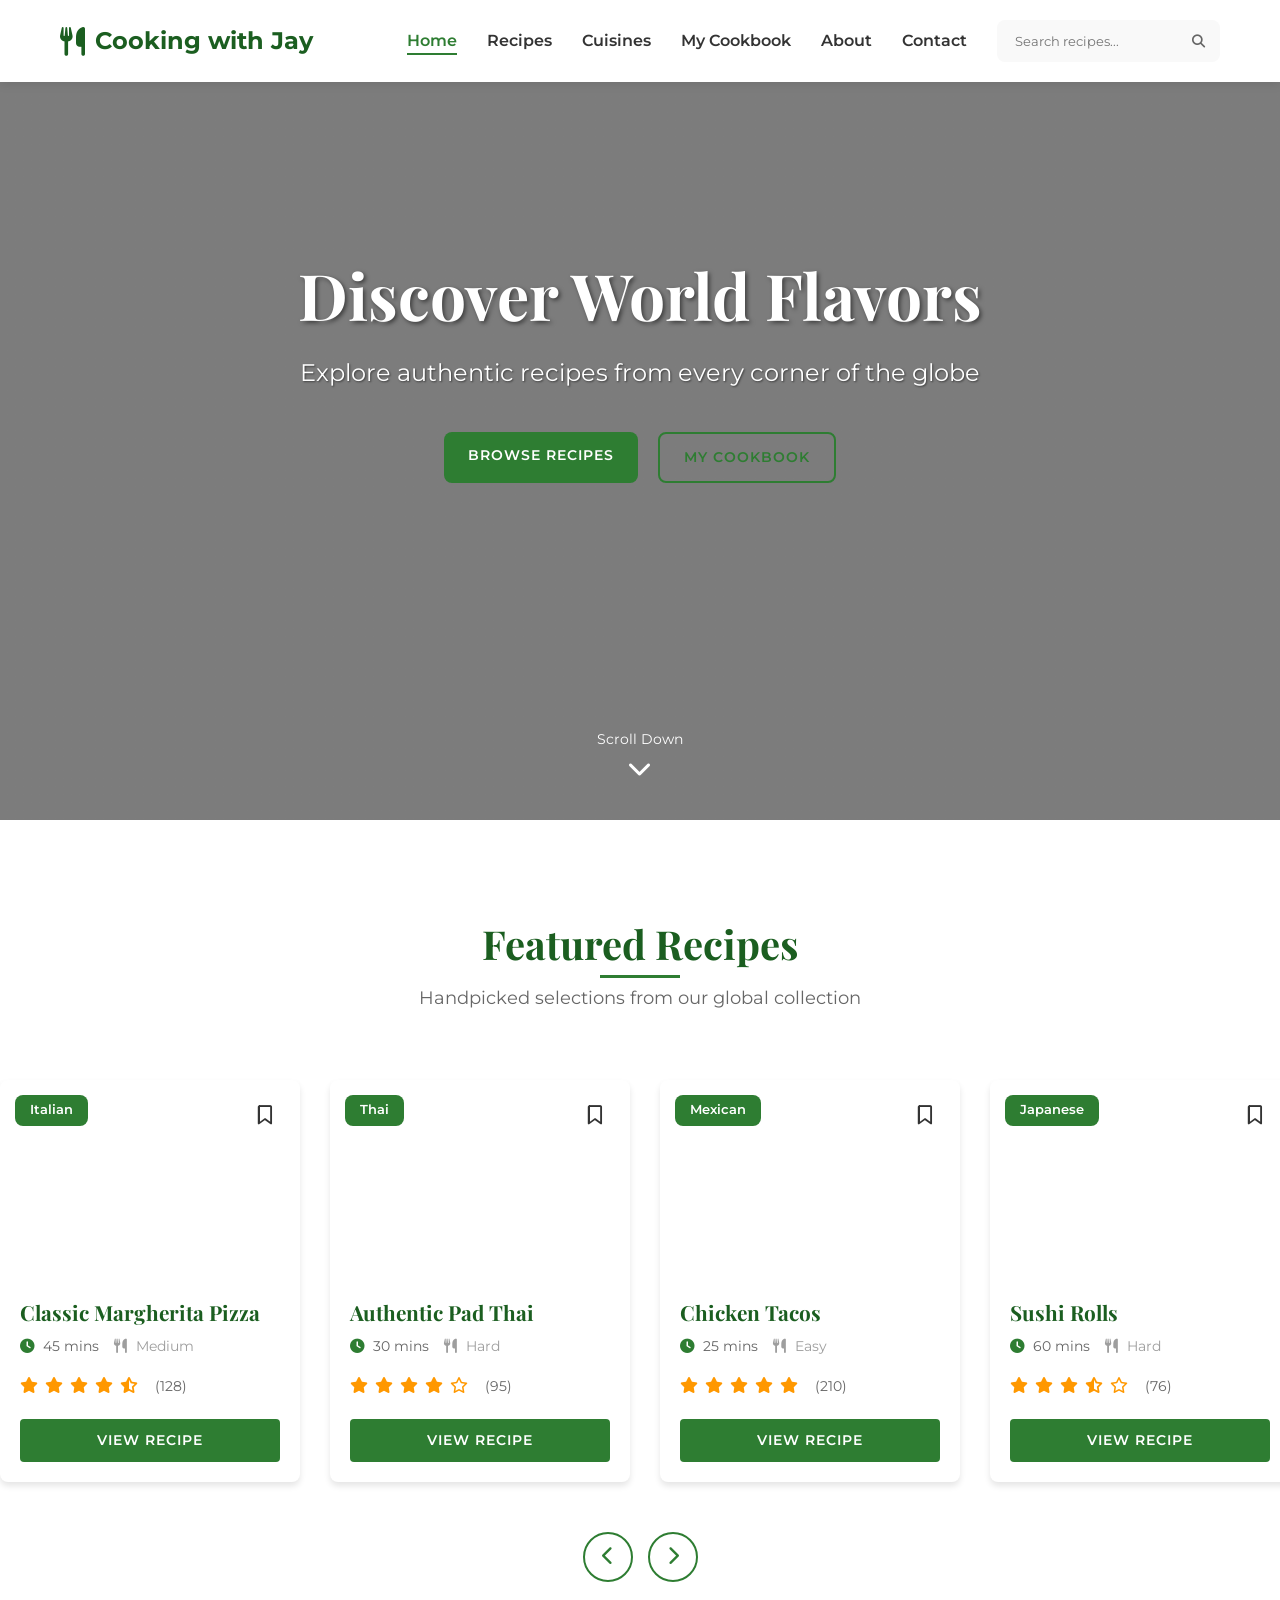
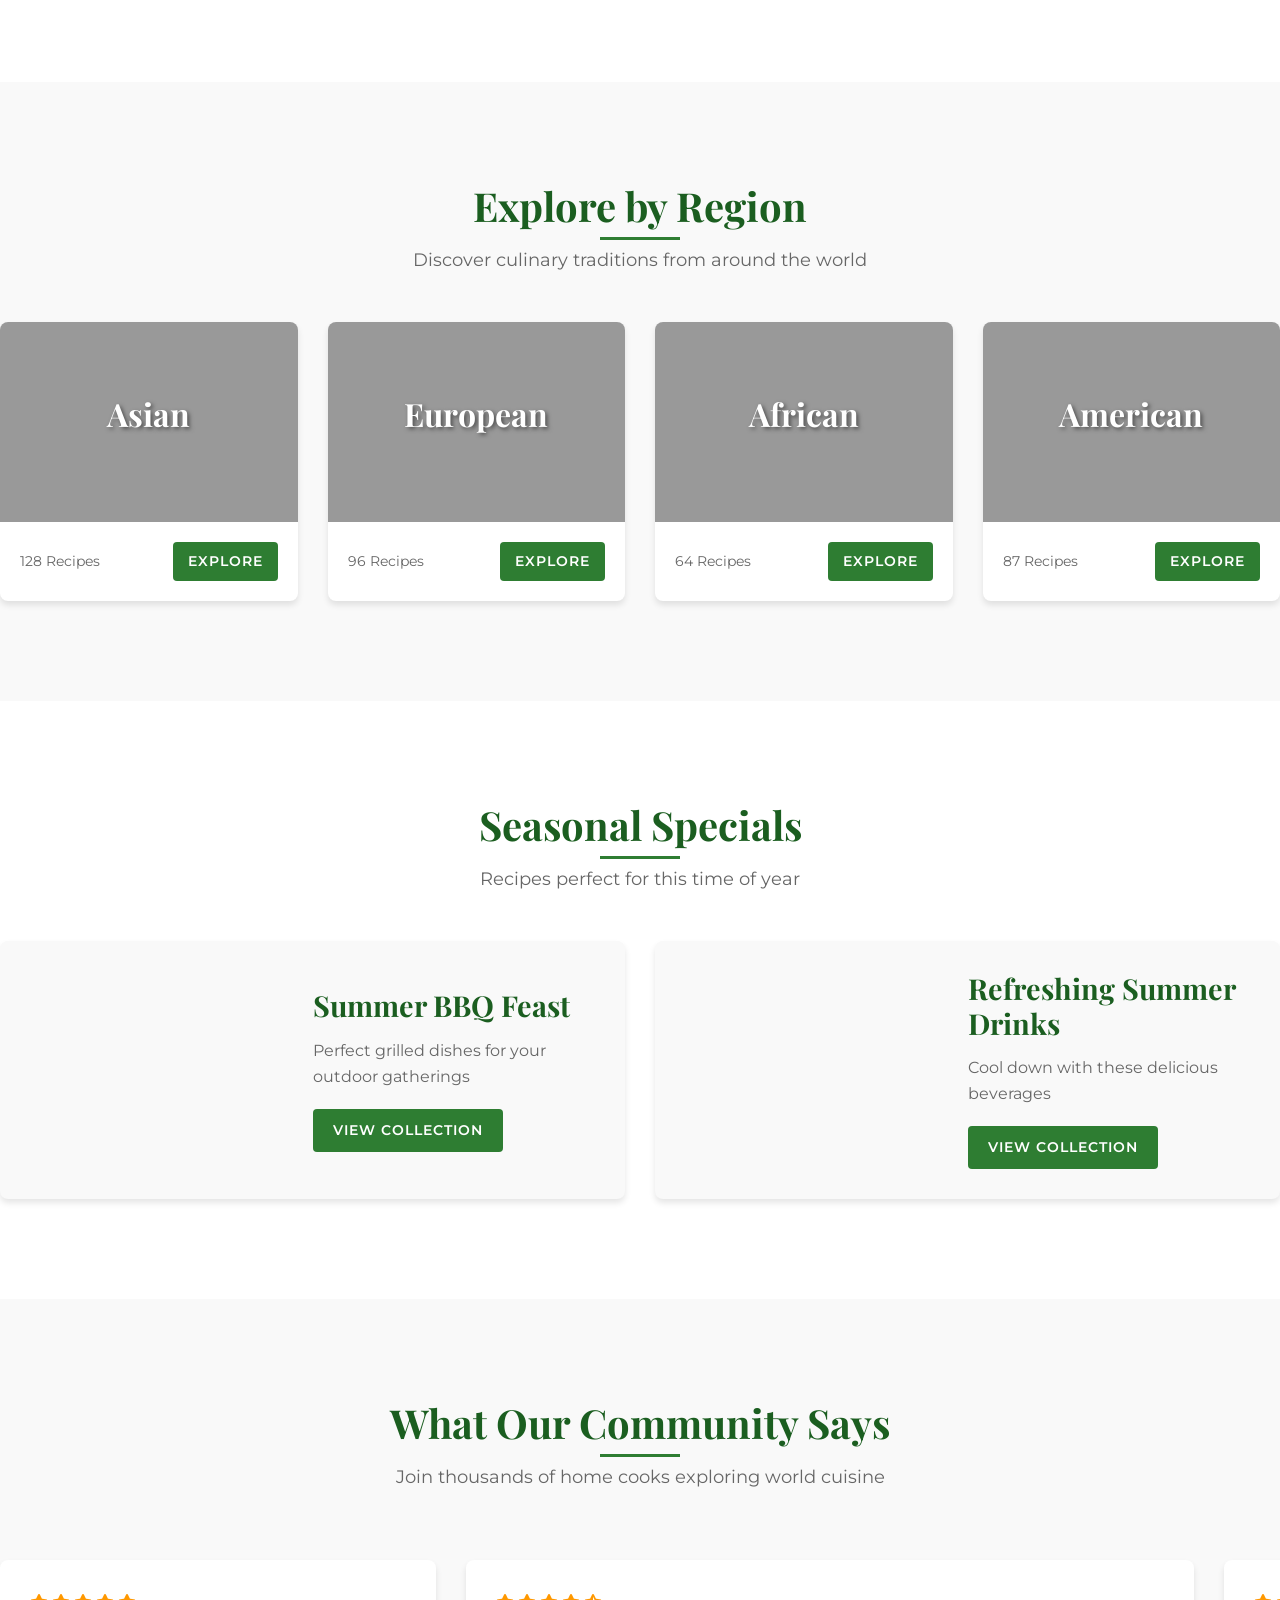
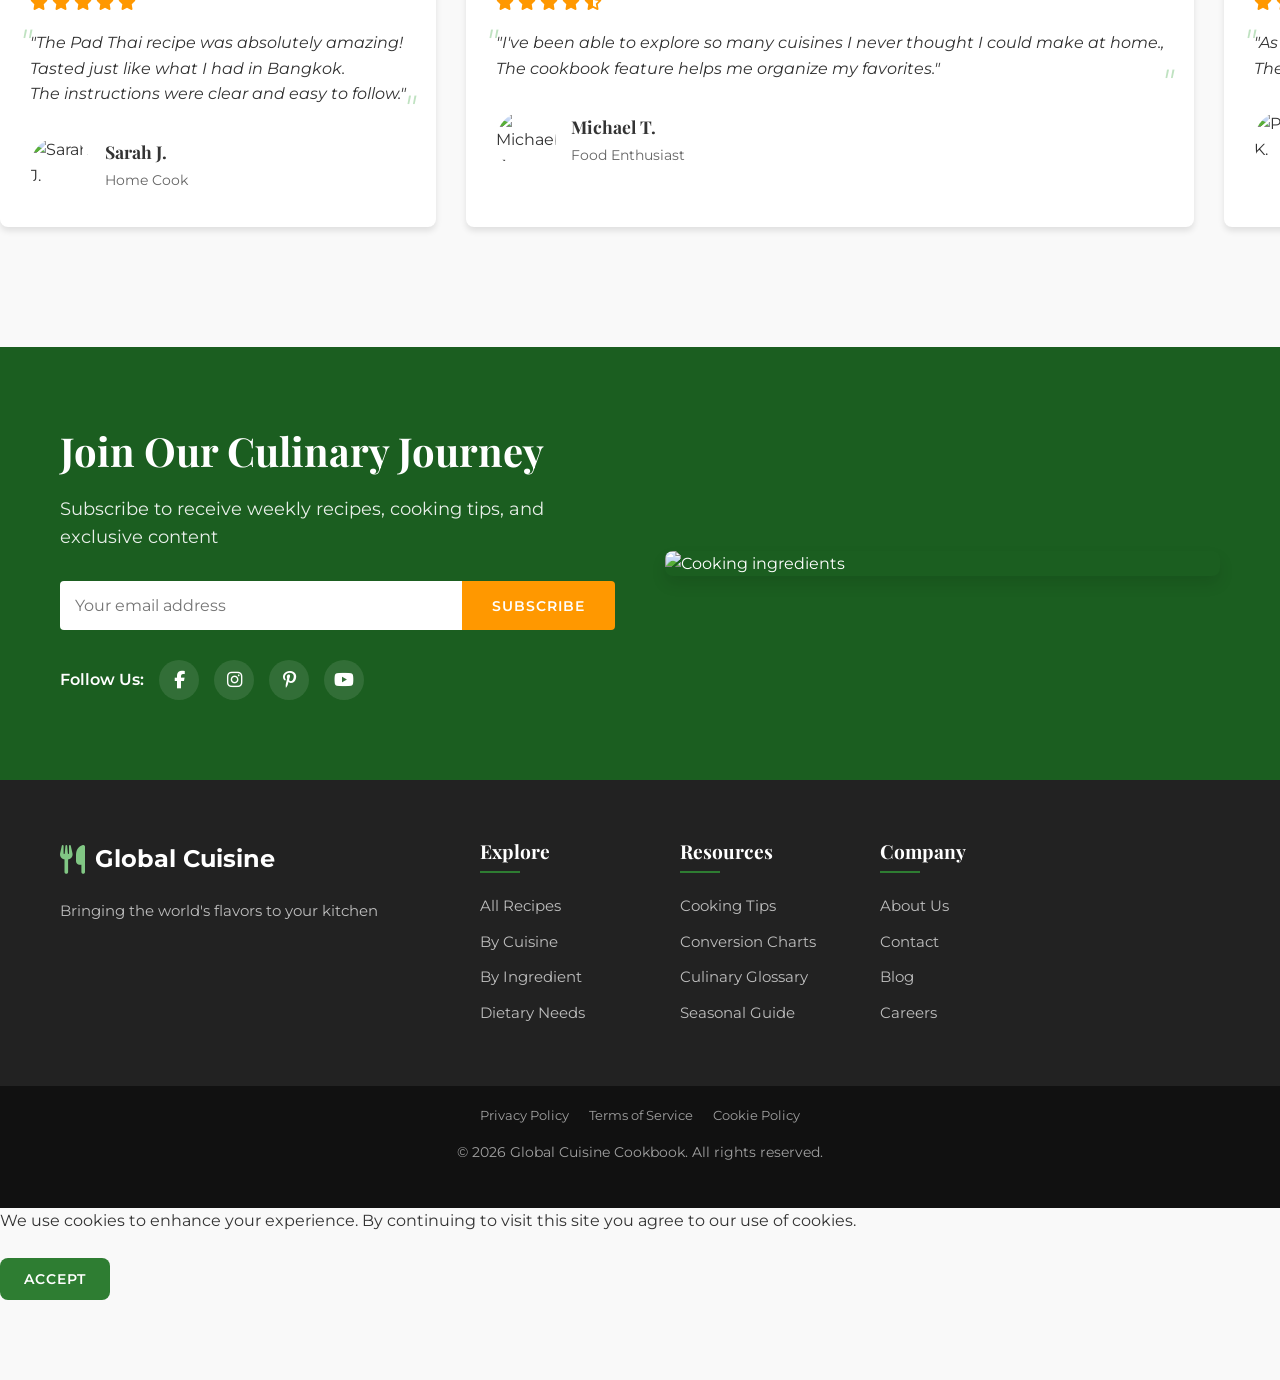
==== index.html @ 9c4db3b5 "Add files via upload" ====
<!DOCTYPE html>
<html lang="en">
<head>
    <meta charset="UTF-8">
    <meta name="viewport" content="width=device-width, initial-scale=1.0">
    <title>Global Cuisine Cookbook | Explore World Recipes</title>
    <link rel="stylesheet" href="styles.css">
    <link rel="stylesheet" href="https://cdnjs.cloudflare.com/ajax/libs/font-awesome/6.4.0/css/all.min.css">
    <link href="https://fonts.googleapis.com/css2?family=Playfair+Display:wght@400;700&family=Montserrat:wght@300;400;600&display=swap" rel="stylesheet">
    <link rel="icon" href="favicon.ico" type="image/x-icon">
</head>
<body>
    <!-- Preloader -->
    <div class="preloader">
        <div class="spinner">
            <div class="spinner-circle"></div>
            <div class="spinner-circle"></div>
            <div class="spinner-circle"></div>
        </div>
    </div>

    <!-- Navigation -->
    <nav class="navbar">
        <div class="navbar-container">
            <a href="index.html" class="logo">
                <i class="fas fa-utensils"></i>
                <span>Cooking with Jay</span>
            </a>
            <div class="menu-toggle" id="mobile-menu">
                <span class="bar"></span>
                <span class="bar"></span>
                <span class="bar"></span>
            </div>
            <ul class="nav-menu">
                <li class="nav-item"><a href="index.html" class="nav-link active">Home</a></li>
                <li class="nav-item"><a href="recipes.html" class="nav-link">Recipes</a></li>
                <li class="nav-item"><a href="cuisines.html" class="nav-link">Cuisines</a></li>
                <li class="nav-item"><a href="cookbook.html" class="nav-link">My Cookbook</a></li>
                <li class="nav-item"><a href="about.html" class="nav-link">About</a></li>
                <li class="nav-item"><a href="contact.html" class="nav-link">Contact</a></li>
                <li class="nav-item search-item">
                    <div class="search-container">
                        <input type="text" placeholder="Search recipes..." class="search-input">
                        <button class="search-btn"><i class="fas fa-search"></i></button>
                    </div>
                </li>
            </ul>
        </div>
    </nav>

    <!-- Hero Section -->
    <header class="hero">
        <div class="hero-content">
            <h1 class="hero-title">Discover World Flavors</h1>
            <p class="hero-subtitle">Explore authentic recipes from every corner of the globe</p>
            <div class="hero-buttons">
                <a href="recipes.html" class="btn btn-primary">Browse Recipes</a>
                <a href="cookbook.html" class="btn btn-secondary">My Cookbook</a>
            </div>
        </div>
        <div class="hero-scroll">
            <span>Scroll Down</span>
            <i class="fas fa-chevron-down"></i>
        </div>
    </header>

    <!-- Featured Recipes -->
    <section class="featured-recipes">
        <div class="section-header">
            <h2>Featured Recipes</h2>
            <p>Handpicked selections from our global collection</p>
        </div>
        <div class="recipe-carousel">
            <div class="recipe-card">
                <div class="recipe-image" style="background-image: url('https://images.unsplash.com/photo-1546069901-ba9599a7e63c?ixlib=rb-1.2.1&auto=format&fit=crop&w=800&q=80')">
                    <div class="recipe-tag">Italian</div>
                    <button class="save-recipe"><i class="far fa-bookmark"></i></button>
                </div>
                <div class="recipe-info">
                    <h3>Classic Margherita Pizza</h3>
                    <div class="recipe-meta">
                        <span><i class="fas fa-clock"></i> 45 mins</span>
                        <span><i class="fas fa-utensils"></i> Medium</span>
                    </div>
                    <div class="recipe-rating">
                        <i class="fas fa-star"></i>
                        <i class="fas fa-star"></i>
                        <i class="fas fa-star"></i>
                        <i class="fas fa-star"></i>
                        <i class="fas fa-star-half-alt"></i>
                        <span>(128)</span>
                    </div>
                    <a href="recipe-detail.html" class="btn btn-recipe">View Recipe</a>
                </div>
            </div>
            <div class="recipe-card">
                <div class="recipe-image" style="background-image: url('https://images.unsplash.com/photo-1512621776951-a57141f2eefd?ixlib=rb-1.2.1&auto=format&fit=crop&w=800&q=80')">
                    <div class="recipe-tag">Thai</div>
                    <button class="save-recipe"><i class="far fa-bookmark"></i></button>
                </div>
                <div class="recipe-info">
                    <h3>Authentic Pad Thai</h3>
                    <div class="recipe-meta">
                        <span><i class="fas fa-clock"></i> 30 mins</span>
                        <span><i class="fas fa-utensils"></i> Hard</span>
                    </div>
                    <div class="recipe-rating">
                        <i class="fas fa-star"></i>
                        <i class="fas fa-star"></i>
                        <i class="fas fa-star"></i>
                        <i class="fas fa-star"></i>
                        <i class="far fa-star"></i>
                        <span>(95)</span>
                    </div>
                    <a href="recipe-detail.html" class="btn btn-recipe">View Recipe</a>
                </div>
            </div>
            <div class="recipe-card">
                <div class="recipe-image" style="background-image: url('https://images.unsplash.com/photo-1536304929831-ee1ca9d44906?ixlib=rb-1.2.1&auto=format&fit=crop&w=800&q=80')">
                    <div class="recipe-tag">Mexican</div>
                    <button class="save-recipe"><i class="far fa-bookmark"></i></button>
                </div>
                <div class="recipe-info">
                    <h3>Chicken Tacos</h3>
                    <div class="recipe-meta">
                        <span><i class="fas fa-clock"></i> 25 mins</span>
                        <span><i class="fas fa-utensils"></i> Easy</span>
                    </div>
                    <div class="recipe-rating">
                        <i class="fas fa-star"></i>
                        <i class="fas fa-star"></i>
                        <i class="fas fa-star"></i>
                        <i class="fas fa-star"></i>
                        <i class="fas fa-star"></i>
                        <span>(210)</span>
                    </div>
                    <a href="recipe-detail.html" class="btn btn-recipe">View Recipe</a>
                </div>
            </div>
            <div class="recipe-card">
                <div class="recipe-image" style="background-image: url('https://images.unsplash.com/photo-1551504734-5ee1c4a1479b?ixlib=rb-1.2.1&auto=format&fit=crop&w=800&q=80')">
                    <div class="recipe-tag">Japanese</div>
                    <button class="save-recipe"><i class="far fa-bookmark"></i></button>
                </div>
                <div class="recipe-info">
                    <h3>Sushi Rolls</h3>
                    <div class="recipe-meta">
                        <span><i class="fas fa-clock"></i> 60 mins</span>
                        <span><i class="fas fa-utensils"></i> Hard</span>
                    </div>
                    <div class="recipe-rating">
                        <i class="fas fa-star"></i>
                        <i class="fas fa-star"></i>
                        <i class="fas fa-star"></i>
                        <i class="fas fa-star-half-alt"></i>
                        <i class="far fa-star"></i>
                        <span>(76)</span>
                    </div>
                    <a href="recipe-detail.html" class="btn btn-recipe">View Recipe</a>
                </div>
            </div>
        </div>
        <div class="carousel-controls">
            <button class="carousel-prev"><i class="fas fa-chevron-left"></i></button>
            <button class="carousel-next"><i class="fas fa-chevron-right"></i></button>
        </div>
    </section>

    <!-- Popular Cuisines -->
    <section class="popular-cuisines">
        <div class="section-header">
            <h2>Explore by Region</h2>
            <p>Discover culinary traditions from around the world</p>
        </div>
        <div class="cuisine-grid">
            <div class="cuisine-card">
                <div class="cuisine-image" style="background-image: url('https://images.unsplash.com/photo-1518983971679-81a83f0db1e2?ixlib=rb-1.2.1&auto=format&fit=crop&w=800&q=80')">
                    <div class="cuisine-overlay"></div>
                    <h3>Asian</h3>
                </div>
                <div class="cuisine-stats">
                    <span>128 Recipes</span>
                    <a href="cuisines.html?region=asian" class="btn btn-cuisine">Explore</a>
                </div>
            </div>
            <div class="cuisine-card">
                <div class="cuisine-image" style="background-image: url('https://images.unsplash.com/photo-1504674900247-0877df9cc836?ixlib=rb-1.2.1&auto=format&fit=crop&w=800&q=80')">
                    <div class="cuisine-overlay"></div>
                    <h3>European</h3>
                </div>
                <div class="cuisine-stats">
                    <span>96 Recipes</span>
                    <a href="cuisines.html?region=european" class="btn btn-cuisine">Explore</a>
                </div>
            </div>
            <div class="cuisine-card">
                <div class="cuisine-image" style="background-image: url('https://images.unsplash.com/photo-1565299624946-b28f40a0ae38?ixlib=rb-1.2.1&auto=format&fit=crop&w=800&q=80')">
                    <div class="cuisine-overlay"></div>
                    <h3>African</h3>
                </div>
                <div class="cuisine-stats">
                    <span>64 Recipes</span>
                    <a href="cuisines.html?region=african" class="btn btn-cuisine">Explore</a>
                </div>
            </div>
            <div class="cuisine-card">
                <div class="cuisine-image" style="background-image: url('https://images.unsplash.com/photo-1429552077091-836152271555?ixlib=rb-1.2.1&auto=format&fit=crop&w=800&q=80')">
                    <div class="cuisine-overlay"></div>
                    <h3>American</h3>
                </div>
                <div class="cuisine-stats">
                    <span>87 Recipes</span>
                    <a href="cuisines.html?region=american" class="btn btn-cuisine">Explore</a>
                </div>
            </div>
        </div>
    </section>

    <!-- Seasonal Specials -->
    <section class="seasonal-specials">
        <div class="section-header">
            <h2>Seasonal Specials</h2>
            <p>Recipes perfect for this time of year</p>
        </div>
        <div class="seasonal-grid">
            <div class="seasonal-card">
                <div class="seasonal-image" style="background-image: url('https://images.unsplash.com/photo-1606787366850-de6330128bfc?ixlib=rb-1.2.1&auto=format&fit=crop&w=800&q=80')"></div>
                <div class="seasonal-content">
                    <h3>Summer BBQ Feast</h3>
                    <p>Perfect grilled dishes for your outdoor gatherings</p>
                    <a href="seasonal.html" class="btn btn-seasonal">View Collection</a>
                </div>
            </div>
            <div class="seasonal-card">
                <div class="seasonal-image" style="background-image: url('https://images.unsplash.com/photo-1563805042-7684c019e1cb?ixlib=rb-1.2.1&auto=format&fit=crop&w=800&q=80')"></div>
                <div class="seasonal-content">
                    <h3>Refreshing Summer Drinks</h3>
                    <p>Cool down with these delicious beverages</p>
                    <a href="seasonal.html" class="btn btn-seasonal">View Collection</a>
                </div>
            </div>
        </div>
    </section>

    <!-- Testimonials -->
    <section class="testimonials">
        <div class="section-header">
            <h2>What Our Community Says</h2>
            <p>Join thousands of home cooks exploring world cuisine</p>
        </div>
        <div class="testimonial-slider">
            <div class="testimonial-card">
                <div class="testimonial-content">
                    <div class="testimonial-rating">
                        <i class="fas fa-star"></i>
                        <i class="fas fa-star"></i>
                        <i class="fas fa-star"></i>
                        <i class="fas fa-star"></i>
                        <i class="fas fa-star"></i>
                    </div>
                    <p>"The Pad Thai recipe was absolutely amazing!<br> Tasted just like what I had in Bangkok.<br> The instructions were clear and easy to follow."</p>
                </div>
                <div class="testimonial-author">
                    <img src="https://randomuser.me/api/portraits/women/32.jpg" alt="Sarah J.">
                    <div>
                        <h4>Sarah J.</h4>
                        <span>Home Cook</span>
                    </div>
                </div>
            </div>
            <div class="testimonial-card">
                <div class="testimonial-content">
                    <div class="testimonial-rating">
                        <i class="fas fa-star"></i>
                        <i class="fas fa-star"></i>
                        <i class="fas fa-star"></i>
                        <i class="fas fa-star"></i>
                        <i class="fas fa-star-half-alt"></i>
                    </div>
                    <p>"I've been able to explore so many cuisines I never thought I could make at home.,<br> The cookbook feature helps me organize my favorites."</p>
                </div>
                <div class="testimonial-author">
                    <img src="https://randomuser.me/api/portraits/men/45.jpg" alt="Michael T.">
                    <div>
                        <h4>Michael T.</h4>
                        <span>Food Enthusiast</span>
                    </div>
                </div>
            </div>
            <div class="testimonial-card">
                <div class="testimonial-content">
                    <div class="testimonial-rating">
                        <i class="fas fa-star"></i>
                        <i class="fas fa-star"></i>
                        <i class="fas fa-star"></i>
                        <i class="fas fa-star"></i>
                        <i class="fas fa-star"></i>
                    </div>
                    <p>"As someone who loves to travel through food, this site has been a game-changer.<br> The authentic recipes transport me to different countries."</p>
                </div>
                <div class="testimonial-author">
                    <img src="https://randomuser.me/api/portraits/women/68.jpg" alt="Priya K.">
                    <div>
                        <h4>Priya K.</h4>
                        <span>Travel Blogger</span>
                    </div>
                </div>
            </div>
        </div>
    </section>

    <!-- Newsletter -->
    <section class="newsletter">
        <div class="newsletter-container">
            <div class="newsletter-content">
                <h2>Join Our Culinary Journey</h2>
                <p>Subscribe to receive weekly recipes, cooking tips, and exclusive content</p>
                <form class="newsletter-form">
                    <input type="email" placeholder="Your email address" required>
                    <button type="submit" class="btn btn-subscribe">Subscribe</button>
                </form>
                <div class="newsletter-social">
                    <span>Follow Us:</span>
                    <a href="#"><i class="fab fa-facebook-f"></i></a>
                    <a href="#"><i class="fab fa-instagram"></i></a>
                    <a href="#"><i class="fab fa-pinterest-p"></i></a>
                    <a href="#"><i class="fab fa-youtube"></i></a>
                </div>
            </div>
            <div class="newsletter-image">
                <img src="https://images.unsplash.com/photo-1547592180-85f173990554?ixlib=rb-1.2.1&auto=format&fit=crop&w=800&q=80" alt="Cooking ingredients">
            </div>
        </div>
    </section>

    <!-- Footer -->
    <footer class="footer">
        <div class="footer-container">
            <div class="footer-logo">
                <a href="index.html">
                    <i class="fas fa-utensils"></i>
                    <span>Global Cuisine</span>
                </a>
                <p>Bringing the world's flavors to your kitchen</p>
            </div>
            <div class="footer-links">
                <div class="footer-column">
                    <h4>Explore</h4>
                    <ul>
                        <li><a href="recipes.html">All Recipes</a></li>
                        <li><a href="cuisines.html">By Cuisine</a></li>
                        <li><a href="ingredients.html">By Ingredient</a></li>
                        <li><a href="dietary.html">Dietary Needs</a></li>
                    </ul>
                </div>
                <div class="footer-column">
                    <h4>Resources</h4>
                    <ul>
                        <li><a href="cooking-tips.html">Cooking Tips</a></li>
                        <li><a href="conversion.html">Conversion Charts</a></li>
                        <li><a href="glossary.html">Culinary Glossary</a></li>
                        <li><a href="seasonal.html">Seasonal Guide</a></li>
                    </ul>
                </div>
                <div class="footer-column">
                    <h4>Company</h4>
                    <ul>
                        <li><a href="about.html">About Us</a></li>
                        <li><a href="contact.html">Contact</a></li>
                        <li><a href="blog.html">Blog</a></li>
                        <li><a href="careers.html">Careers</a></li>
                    </ul>
                </div>
            </div>
        </div>
        <div class="footer-bottom">
            <div class="footer-legal">
                <a href="privacy.html">Privacy Policy</a>
                <a href="terms.html">Terms of Service</a>
                <a href="cookies.html">Cookie Policy</a>
            </div>
            <div class="footer-copyright">
                <p>&copy; 2023 Global Cuisine Cookbook. All rights reserved.</p>
            </div>
        </div>
    </footer>

    <!-- Back to Top Button -->
    <button class="back-to-top" aria-label="Back to top">
        <i class="fas fa-chevron-up"></i>
    </button>

    <!-- Recipe Saved Toast -->
    <div class="toast" id="recipe-toast">
        <div class="toast-content">
            <i class="fas fa-check-circle"></i>
            <span>Recipe saved to your cookbook!</span>
        </div>
    </div>

    <script src="script.js"></script>
</body>
</html>
---- styles.css ----
/* Base Styles */
:root {
    --primary-color: #2e7d32;
    --primary-dark: #1b5e20;
    --primary-light: #81c784;
    --secondary-color: #ff9800;
    --secondary-dark: #f57c00;
    --secondary-light: #ffb74d;
    --text-color: #333;
    --text-light: #666;
    --text-lighter: #999;
    --bg-color: #f9f9f9;
    --bg-dark: #e0e0e0;
    --white: #ffffff;
    --black: #000000;
    --shadow: 0 4px 6px rgba(0, 0, 0, 0.1);
    --shadow-hover: 0 8px 15px rgba(0, 0, 0, 0.1);
    --transition: all 0.3s ease;
    --border-radius: 8px;
    --border-radius-sm: 4px;
    --font-heading: 'Playfair Display', serif;
    --font-body: 'Montserrat', sans-serif;
}

* {
    margin: 0;
    padding: 0;
    box-sizing: border-box;
}

html {
    scroll-behavior: smooth;
}

body {
    font-family: var(--font-body);
    color: var(--text-color);
    background-color: var(--bg-color);
    line-height: 1.6;
    overflow-x: hidden;
}

h1, h2, h3, h4, h5, h6 {
    font-family: var(--font-heading);
    font-weight: 700;
    line-height: 1.2;
    margin-bottom: 1rem;
}

p {
    margin-bottom: 1.5rem;
}

a {
    text-decoration: none;
    color: inherit;
    transition: var(--transition);
}

img {
    max-width: 100%;
    height: auto;
    display: block;
}

ul {
    list-style: none;
}

button {
    cursor: pointer;
    border: none;
    background: none;
    font-family: inherit;
    transition: var(--transition);
}

.container {
    width: 100%;
    max-width: 1200px;
    margin: 0 auto;
    padding: 0 20px;
}

.btn {
    display: inline-block;
    padding: 12px 24px;
    border-radius: var(--border-radius);
    font-weight: 600;
    text-align: center;
    text-transform: uppercase;
    letter-spacing: 1px;
    transition: var(--transition);
    font-size: 0.9rem;
}

.btn-primary {
    background-color: var(--primary-color);
    color: var(--white);
}

.btn-primary:hover {
    background-color: var(--primary-dark);
    box-shadow: var(--shadow-hover);
    transform: translateY(-2px);
}

.btn-secondary {
    background-color: transparent;
    color: var(--primary-color);
    border: 2px solid var(--primary-color);
}

.btn-secondary:hover {
    background-color: var(--primary-color);
    color: var(--white);
    box-shadow: var(--shadow-hover);
    transform: translateY(-2px);
}

.section-header {
    text-align: center;
    margin-bottom: 3rem;
}

.section-header h2 {
    font-size: 2.5rem;
    color: var(--primary-dark);
    position: relative;
    display: inline-block;
}

.section-header h2::after {
    content: '';
    position: absolute;
    bottom: -10px;
    left: 50%;
    transform: translateX(-50%);
    width: 80px;
    height: 3px;
    background-color: var(--primary-color);
}

.section-header p {
    color: var(--text-light);
    font-size: 1.1rem;
    max-width: 700px;
    margin: 0 auto;
}

/* Preloader */
.preloader {
    position: fixed;
    top: 0;
    left: 0;
    width: 100%;
    height: 100%;
    background-color: var(--white);
    display: flex;
    justify-content: center;
    align-items: center;
    z-index: 9999;
    transition: opacity 0.5s ease;
}

.preloader.fade-out {
    opacity: 0;
}

.spinner {
    display: flex;
    gap: 10px;
}

.spinner-circle {
    width: 20px;
    height: 20px;
    border-radius: 50%;
    background-color: var(--primary-color);
    animation: bounce 1.4s infinite ease-in-out;
}

.spinner-circle:nth-child(1) {
    animation-delay: -0.32s;
}

.spinner-circle:nth-child(2) {
    animation-delay: -0.16s;
}

@keyframes bounce {
    0%, 80%, 100% { 
        transform: scale(0);
    } 40% { 
        transform: scale(1);
    }
}

/* Navigation */
.navbar {
    position: fixed;
    top: 0;
    left: 0;
    width: 100%;
    padding: 20px 0;
    background-color: var(--white);
    box-shadow: 0 2px 10px rgba(0, 0, 0, 0.1);
    z-index: 1000;
    transition: var(--transition);
}

.navbar.scrolled {
    padding: 15px 0;
    background-color: rgba(255, 255, 255, 0.95);
    backdrop-filter: blur(10px);
}

.navbar-container {
    display: flex;
    justify-content: space-between;
    align-items: center;
    max-width: 1200px;
    margin: 0 auto;
    padding: 0 20px;
}

.logo {
    display: flex;
    align-items: center;
    font-size: 1.5rem;
    font-weight: 700;
    color: var(--primary-dark);
}

.logo i {
    margin-right: 10px;
    font-size: 1.8rem;
}

.nav-menu {
    display: flex;
    align-items: center;
    gap: 30px;
}

.nav-item {
    position: relative;
}

.nav-link {
    font-weight: 600;
    font-size: 1rem;
    color: var(--text-color);
    padding: 5px 0;
    position: relative;
}

.nav-link::after {
    content: '';
    position: absolute;
    bottom: 0;
    left: 0;
    width: 0;
    height: 2px;
    background-color: var(--primary-color);
    transition: var(--transition);
}

.nav-link:hover::after,
.nav-link.active::after {
    width: 100%;
}

.nav-link.active {
    color: var(--primary-color);
}

.search-container {
    display: flex;
    align-items: center;
    background-color: var(--bg-color);
    border-radius: var(--border-radius);
    padding: 5px 10px;
    transition: var(--transition);
}

.search-container:focus-within {
    box-shadow: 0 0 0 2px var(--primary-light);
}

.search-input {
    border: none;
    background: transparent;
    padding: 8px;
    width: 180px;
    font-family: var(--font-body);
    color: var(--text-color);
    outline: none;
}

.search-btn {
    color: var(--text-light);
    padding: 5px;
}

.search-btn:hover {
    color: var(--primary-color);
}

.menu-toggle {
    display: none;
    flex-direction: column;
    justify-content: space-between;
    width: 30px;
    height: 21px;
    cursor: pointer;
    z-index: 1001;
}

.bar {
    width: 100%;
    height: 3px;
    background-color: var(--primary-dark);
    transition: var(--transition);
}

.menu-toggle.active .bar:nth-child(1) {
    transform: translateY(9px) rotate(45deg);
}

.menu-toggle.active .bar:nth-child(2) {
    opacity: 0;
}

.menu-toggle.active .bar:nth-child(3) {
    transform: translateY(-9px) rotate(-45deg);
}

/* Hero Section */
.hero {
    height: 100vh;
    min-height: 700px;
    background: linear-gradient(rgba(0, 0, 0, 0.5), rgba(0, 0, 0, 0.5)), 
                url('https://images.unsplash.com/photo-1490645935967-10de6ba17061?ixlib=rb-1.2.1&auto=format&fit=crop&w=1350&q=80') no-repeat center center/cover;
    color: var(--white);
    display: flex;
    flex-direction: column;
    justify-content: center;
    align-items: center;
    text-align: center;
    padding: 0 20px;
    margin-top: -80px;
    position: relative;
}

.hero-content {
    max-width: 800px;
    z-index: 1;
    animation: fadeInUp 1s ease;
}

.hero-title {
    font-size: 4rem;
    margin-bottom: 20px;
    text-shadow: 2px 2px 4px rgba(0, 0, 0, 0.5);
}

.hero-subtitle {
    font-size: 1.5rem;
    margin-bottom: 40px;
    text-shadow: 1px 1px 2px rgba(0, 0, 0, 0.5);
}

.hero-buttons {
    display: flex;
    gap: 20px;
    justify-content: center;
}

.hero-scroll {
    position: absolute;
    bottom: 40px;
    left: 50%;
    transform: translateX(-50%);
    display: flex;
    flex-direction: column;
    align-items: center;
    color: var(--white);
    font-size: 0.9rem;
    cursor: pointer;
    animation: bounce 2s infinite;
}

.hero-scroll i {
    font-size: 1.5rem;
    margin-top: 5px;
}

@keyframes fadeInUp {
    from {
        opacity: 0;
        transform: translateY(20px);
    }
    to {
        opacity: 1;
        transform: translateY(0);
    }
}

/* Featured Recipes */
.featured-recipes {
    padding: 100px 0;
    background-color: var(--white);
}

.recipe-carousel {
    display: flex;
    gap: 30px;
    overflow-x: auto;
    padding: 20px 0;
    scroll-behavior: smooth;
    scrollbar-width: none; /* Firefox */
    -ms-overflow-style: none; /* IE and Edge */
}

.recipe-carousel::-webkit-scrollbar {
    display: none; /* Chrome, Safari, Opera */
}

.recipe-card {
    min-width: 300px;
    background-color: var(--white);
    border-radius: var(--border-radius);
    overflow: hidden;
    box-shadow: var(--shadow);
    transition: var(--transition);
    flex-shrink: 0;
}

.recipe-card:hover {
    transform: translateY(-10px);
    box-shadow: var(--shadow-hover);
}

.recipe-image {
    height: 200px;
    background-size: cover;
    background-position: center;
    position: relative;
}

.recipe-tag {
    position: absolute;
    top: 15px;
    left: 15px;
    background-color: var(--primary-color);
    color: var(--white);
    padding: 5px 15px;
    border-radius: var(--border-radius);
    font-size: 0.8rem;
    font-weight: 600;
}

.save-recipe {
    position: absolute;
    top: 15px;
    right: 15px;
    width: 40px;
    height: 40px;
    background-color: rgba(255, 255, 255, 0.9);
    border-radius: 50%;
    display: flex;
    justify-content: center;
    align-items: center;
    color: var(--text-color);
    font-size: 1.2rem;
    transition: var(--transition);
}

.save-recipe:hover, .save-recipe.saved {
    color: var(--primary-color);
}

.save-recipe.saved i {
    font-weight: 900;
}

.recipe-info {
    padding: 20px;
}

.recipe-info h3 {
    font-size: 1.3rem;
    margin-bottom: 10px;
    color: var(--primary-dark);
}

.recipe-meta {
    display: flex;
    gap: 15px;
    margin-bottom: 15px;
    font-size: 0.9rem;
    color: var(--text-light);
}

.recipe-meta i {
    margin-right: 5px;
    color: var(--primary-color);
}

.recipe-rating {
    margin-bottom: 20px;
    color: var(--secondary-color);
}

.recipe-rating i {
    margin-right: 3px;
}

.recipe-rating span {
    color: var(--text-light);
    font-size: 0.9rem;
    margin-left: 10px;
}

.btn-recipe {
    display: block;
    width: 100%;
    padding: 10px;
    background-color: var(--primary-color);
    color: var(--white);
    border-radius: var(--border-radius-sm);
    font-size: 0.9rem;
    font-weight: 600;
    text-align: center;
}

.btn-recipe:hover {
    background-color: var(--primary-dark);
}

.carousel-controls {
    display: flex;
    justify-content: center;
    gap: 15px;
    margin-top: 30px;
}

.carousel-prev, .carousel-next {
    width: 50px;
    height: 50px;
    border-radius: 50%;
    background-color: var(--white);
    color: var(--primary-color);
    border: 2px solid var(--primary-color);
    font-size: 1.2rem;
    display: flex;
    justify-content: center;
    align-items: center;
    transition: var(--transition);
}

.carousel-prev:hover, .carousel-next:hover {
    background-color: var(--primary-color);
    color: var(--white);
}

/* Popular Cuisines */
.popular-cuisines {
    padding: 100px 0;
    background-color: var(--bg-color);
}

.cuisine-grid {
    display: grid;
    grid-template-columns: repeat(auto-fit, minmax(250px, 1fr));
    gap: 30px;
}

.cuisine-card {
    background-color: var(--white);
    border-radius: var(--border-radius);
    overflow: hidden;
    box-shadow: var(--shadow);
    transition: var(--transition);
}

.cuisine-card:hover {
    transform: translateY(-5px);
    box-shadow: var(--shadow-hover);
}

.cuisine-image {
    height: 200px;
    background-size: cover;
    background-position: center;
    position: relative;
    display: flex;
    justify-content: center;
    align-items: center;
}

.cuisine-overlay {
    position: absolute;
    top: 0;
    left: 0;
    width: 100%;
    height: 100%;
    background-color: rgba(0, 0, 0, 0.4);
    transition: var(--transition);
}

.cuisine-card:hover .cuisine-overlay {
    background-color: rgba(0, 0, 0, 0.2);
}

.cuisine-image h3 {
    color: var(--white);
    font-size: 2rem;
    position: relative;
    z-index: 1;
    text-shadow: 2px 2px 4px rgba(0, 0, 0, 0.5);
}

.cuisine-stats {
    padding: 20px;
    display: flex;
    justify-content: space-between;
    align-items: center;
}

.cuisine-stats span {
    color: var(--text-light);
    font-size: 0.9rem;
}

.btn-cuisine {
    padding: 8px 15px;
    background-color: var(--primary-color);
    color: var(--white);
    border-radius: var(--border-radius-sm);
    font-size: 0.9rem;
    font-weight: 600;
}

.btn-cuisine:hover {
    background-color: var(--primary-dark);
}

/* Seasonal Specials */
.seasonal-specials {
    padding: 100px 0;
    background-color: var(--white);
}

.seasonal-grid {
    display: grid;
    grid-template-columns: repeat(auto-fit, minmax(400px, 1fr));
    gap: 30px;
}

.seasonal-card {
    display: flex;
    background-color: var(--bg-color);
    border-radius: var(--border-radius);
    overflow: hidden;
    box-shadow: var(--shadow);
    transition: var(--transition);
}

.seasonal-card:hover {
    transform: translateY(-5px);
    box-shadow: var(--shadow-hover);
}

.seasonal-image {
    flex: 1;
    min-height: 250px;
    background-size: cover;
    background-position: center;
}

.seasonal-content {
    flex: 1;
    padding: 30px;
    display: flex;
    flex-direction: column;
    justify-content: center;
}

.seasonal-content h3 {
    font-size: 1.8rem;
    color: var(--primary-dark);
    margin-bottom: 15px;
}

.seasonal-content p {
    color: var(--text-light);
    margin-bottom: 20px;
}

.btn-seasonal {
    align-self: flex-start;
    padding: 10px 20px;
    background-color: var(--primary-color);
    color: var(--white);
    border-radius: var(--border-radius-sm);
    font-size: 0.9rem;
    font-weight: 600;
}

.btn-seasonal:hover {
    background-color: var(--primary-dark);
}

/* Testimonials */
.testimonials {
    padding: 100px 0;
    background-color: var(--bg-color);
}

.testimonial-slider {
    display: flex;
    gap: 30px;
    overflow-x: auto;
    padding: 20px 0;
    scroll-behavior: smooth;
    scrollbar-width: none;
    -ms-overflow-style: none;
}

.testimonial-slider::-webkit-scrollbar {
    display: none;
}

.testimonial-card {
    min-width: 350px;
    background-color: var(--white);
    border-radius: var(--border-radius);
    padding: 30px;
    box-shadow: var(--shadow);
    transition: var(--transition);
    flex-shrink: 0;
}

.testimonial-card:hover {
    transform: translateY(-5px);
    box-shadow: var(--shadow-hover);
}

.testimonial-content {
    margin-bottom: 30px;
}

.testimonial-rating {
    color: var(--secondary-color);
    margin-bottom: 15px;
}

.testimonial-content p {
    font-style: italic;
    color: var(--text-color);
    position: relative;
}

.testimonial-content p::before,
.testimonial-content p::after {
    content: '"';
    font-size: 2rem;
    color: var(--primary-light);
    opacity: 0.5;
    position: absolute;
}

.testimonial-content p::before {
    top: -15px;
    left: -10px;
}

.testimonial-content p::after {
    bottom: -25px;
    right: -10px;
}

.testimonial-author {
    display: flex;
    align-items: center;
    gap: 15px;
}

.testimonial-author img {
    width: 60px;
    height: 60px;
    border-radius: 50%;
    object-fit: cover;
}

.testimonial-author h4 {
    font-size: 1.1rem;
    margin-bottom: 5px;
}

.testimonial-author span {
    font-size: 0.9rem;
    color: var(--text-light);
}

/* Newsletter */
.newsletter {
    padding: 80px 0;
    background-color: var(--primary-dark);
    color: var(--white);
}

.newsletter-container {
    display: flex;
    align-items: center;
    max-width: 1200px;
    margin: 0 auto;
    padding: 0 20px;
    gap: 50px;
}

.newsletter-content {
    flex: 1;
}

.newsletter-content h2 {
    font-size: 2.5rem;
    margin-bottom: 20px;
}

.newsletter-content p {
    margin-bottom: 30px;
    font-size: 1.1rem;
    opacity: 0.9;
}

.newsletter-form {
    display: flex;
    margin-bottom: 30px;
}

.newsletter-form input {
    flex: 1;
    padding: 15px;
    border: none;
    border-radius: var(--border-radius-sm) 0 0 var(--border-radius-sm);
    font-family: var(--font-body);
    font-size: 1rem;
    outline: none;
}

.btn-subscribe {
    padding: 15px 30px;
    background-color: var(--secondary-color);
    color: var(--white);
    border-radius: 0 var(--border-radius-sm) var(--border-radius-sm) 0;
    font-weight: 600;
    transition: var(--transition);
}

.btn-subscribe:hover {
    background-color: var(--secondary-dark);
}

.newsletter-social {
    display: flex;
    align-items: center;
    gap: 15px;
}

.newsletter-social span {
    font-weight: 600;
}

.newsletter-social a {
    display: flex;
    justify-content: center;
    align-items: center;
    width: 40px;
    height: 40px;
    background-color: rgba(255, 255, 255, 0.1);
    border-radius: 50%;
    color: var(--white);
    font-size: 1.1rem;
    transition: var(--transition);
}

.newsletter-social a:hover {
    background-color: var(--white);
    color: var(--primary-dark);
}

.newsletter-image {
    flex: 1;
    border-radius: var(--border-radius);
    overflow: hidden;
    box-shadow: var(--shadow-hover);
}

.newsletter-image img {
    width: 100%;
    height: auto;
    display: block;
    transition: transform 0.5s ease;
}

.newsletter-image:hover img {
    transform: scale(1.05);
}

/* Footer */
.footer {
    background-color: #222;
    color: var(--white);
    padding: 60px 0 0;
}

.footer-container {
    display: flex;
    flex-wrap: wrap;
    gap: 50px;
    max-width: 1200px;
    margin: 0 auto;
    padding: 0 20px;
}

.footer-logo {
    flex: 1;
    min-width: 250px;
}

.footer-logo a {
    display: flex;
    align-items: center;
    font-size: 1.5rem;
    font-weight: 700;
    margin-bottom: 20px;
    color: var(--white);
}

.footer-logo i {
    margin-right: 10px;
    font-size: 1.8rem;
    color: var(--primary-light);
}

.footer-logo p {
    opacity: 0.7;
    font-size: 0.95rem;
}

.footer-links {
    flex: 2;
    display: flex;
    flex-wrap: wrap;
    gap: 50px;
}

.footer-column {
    min-width: 150px;
}

.footer-column h4 {
    font-size: 1.2rem;
    margin-bottom: 20px;
    color: var(--white);
    position: relative;
    padding-bottom: 10px;
}

.footer-column h4::after {
    content: '';
    position: absolute;
    bottom: 0;
    left: 0;
    width: 40px;
    height: 2px;
    background-color: var(--primary-color);
}

.footer-column ul {
    display: flex;
    flex-direction: column;
    gap: 10px;
}

.footer-column a {
    color: rgba(255, 255, 255, 0.7);
    font-size: 0.95rem;
    transition: var(--transition);
}

.footer-column a:hover {
    color: var(--white);
    padding-left: 5px;
}

.footer-bottom {
    width: 100%;
    padding: 20px 0;
    background-color: #111;
    margin-top: 60px;
}

.footer-legal {
    display: flex;
    justify-content: center;
    gap: 20px;
    margin-bottom: 15px;
}

.footer-legal a {
    color: rgba(255, 255, 255, 0.6);
    font-size: 0.8rem;
    transition: var(--transition);
}

.footer-legal a:hover {
    color: var(--white);
}

.footer-copyright {
    text-align: center;
    color: rgba(255, 255, 255, 0.6);
    font-size: 0.9rem;
}

/* Back to Top Button */
.back-to-top {
    position: fixed;
    bottom: 30px;
    right: 30px;
    width: 50px;
    height: 50px;
    border-radius: 50%;
    background-color: var(--primary-color);
    color: var(--white);
    display: flex;
    justify-content: center;
    align-items: center;
    font-size: 1.2rem;
    box-shadow: var(--shadow);
    opacity: 0;
    visibility: hidden;
    transition: var(--transition);
    z-index: 999;
}

.back-to-top.visible {
    opacity: 1;
    visibility: visible;
}

.back-to-top:hover {
    background-color: var(--primary-dark);
    transform: translateY(-5px);
}

/* Toast Notification */
.toast {
    position: fixed;
    bottom: 30px;
    left: 50%;
    transform: translateX(-50%);
    background-color: var(--primary-dark);
    color: var(--white);
    padding: 15px 25px;
    border-radius: var(--border-radius);
    box-shadow: var(--shadow-hover);
    display: flex;
    align-items: center;
    gap: 10px;
    opacity: 0;
    visibility: hidden;
    transition: var(--transition);
    z-index: 999;
}

.toast.show {
    opacity: 1;
    visibility: visible;
}

.toast i {
    font-size: 1.2rem;
}

/* Responsive Styles */
@media (max-width: 992px) {
    .hero-title {
        font-size: 3rem;
    }
    
    .hero-subtitle {
        font-size: 1.2rem;
    }
    
    .seasonal-grid {
        grid-template-columns: 1fr;
    }
    
    .seasonal-card {
        flex-direction: column;
    }
    
    .seasonal-image {
        min-height: 200px;
    }
    
    .newsletter-container {
        flex-direction: column;
        text-align: center;
    }
    
    .newsletter-social {
        justify-content: center;
    }
    
    .newsletter-image {
        order: -1;
        max-width: 500px;
        margin: 0 auto;
    }
}

@media (max-width: 768px) {
    .menu-toggle {
        display: flex;
    }
    
    .nav-menu {
        position: fixed;
        top: 0;
        right: -100%;
        width: 80%;
        max-width: 300px;
        height: 100vh;
        background-color: var(--white);
        flex-direction: column;
        align-items: center;
        justify-content: center;
        gap: 30px;
        transition: var(--transition);
        z-index: 1000;
        box-shadow: -5px 0 15px rgba(0, 0, 0, 0.1);
    }
    
    .nav-menu.active {
        right: 0;
    }
    
    .search-item {
        width: 80%;
        margin-top: 20px;
    }
    
    .search-container {
        width: 100%;
    }
    
    .search-input {
        width: 100%;
    }
    
    .hero-title {
        font-size: 2.5rem;
    }
    
    .hero-subtitle {
        font-size: 1.1rem;
    }
    
    .hero-buttons {
        flex-direction: column;
        gap: 15px;
    }
    
    .btn {
        width: 100%;
    }
    
    .section-header h2 {
        font-size: 2rem;
    }
    
    .footer-links {
        gap: 30px;
    }
}

@media (max-width: 576px) {
    .hero-title {
        font-size: 2rem;
    }
    
    .hero-subtitle {
        font-size: 1rem;
    }
    
    .section-header h2 {
        font-size: 1.8rem;
    }
    
    .cuisine-grid {
        grid-template-columns: 1fr;
    }
    
    .footer-column {
        min-width: 100%;
    }
    
    .footer-legal {
        flex-direction: column;
        align-items: center;
        gap: 10px;
    }
}

/* Animations */
@keyframes slideInLeft {
    from {
        transform: translateX(-100%);
        opacity: 0;
    }
    to {
        transform: translateX(0);
        opacity: 1;
    }
}

@keyframes slideInRight {
    from {
        transform: translateX(100%);
        opacity: 0;
    }
    to {
        transform: translateX(0);
        opacity: 1;
    }
}

@keyframes fadeIn {
    from {
        opacity: 0;
    }
    to {
        opacity: 1;
    }
}

@keyframes pulse {
    0% {
        transform: scale(1);
    }
    50% {
        transform: scale(1.05);
    }
    100% {
        transform: scale(1);
    }
}
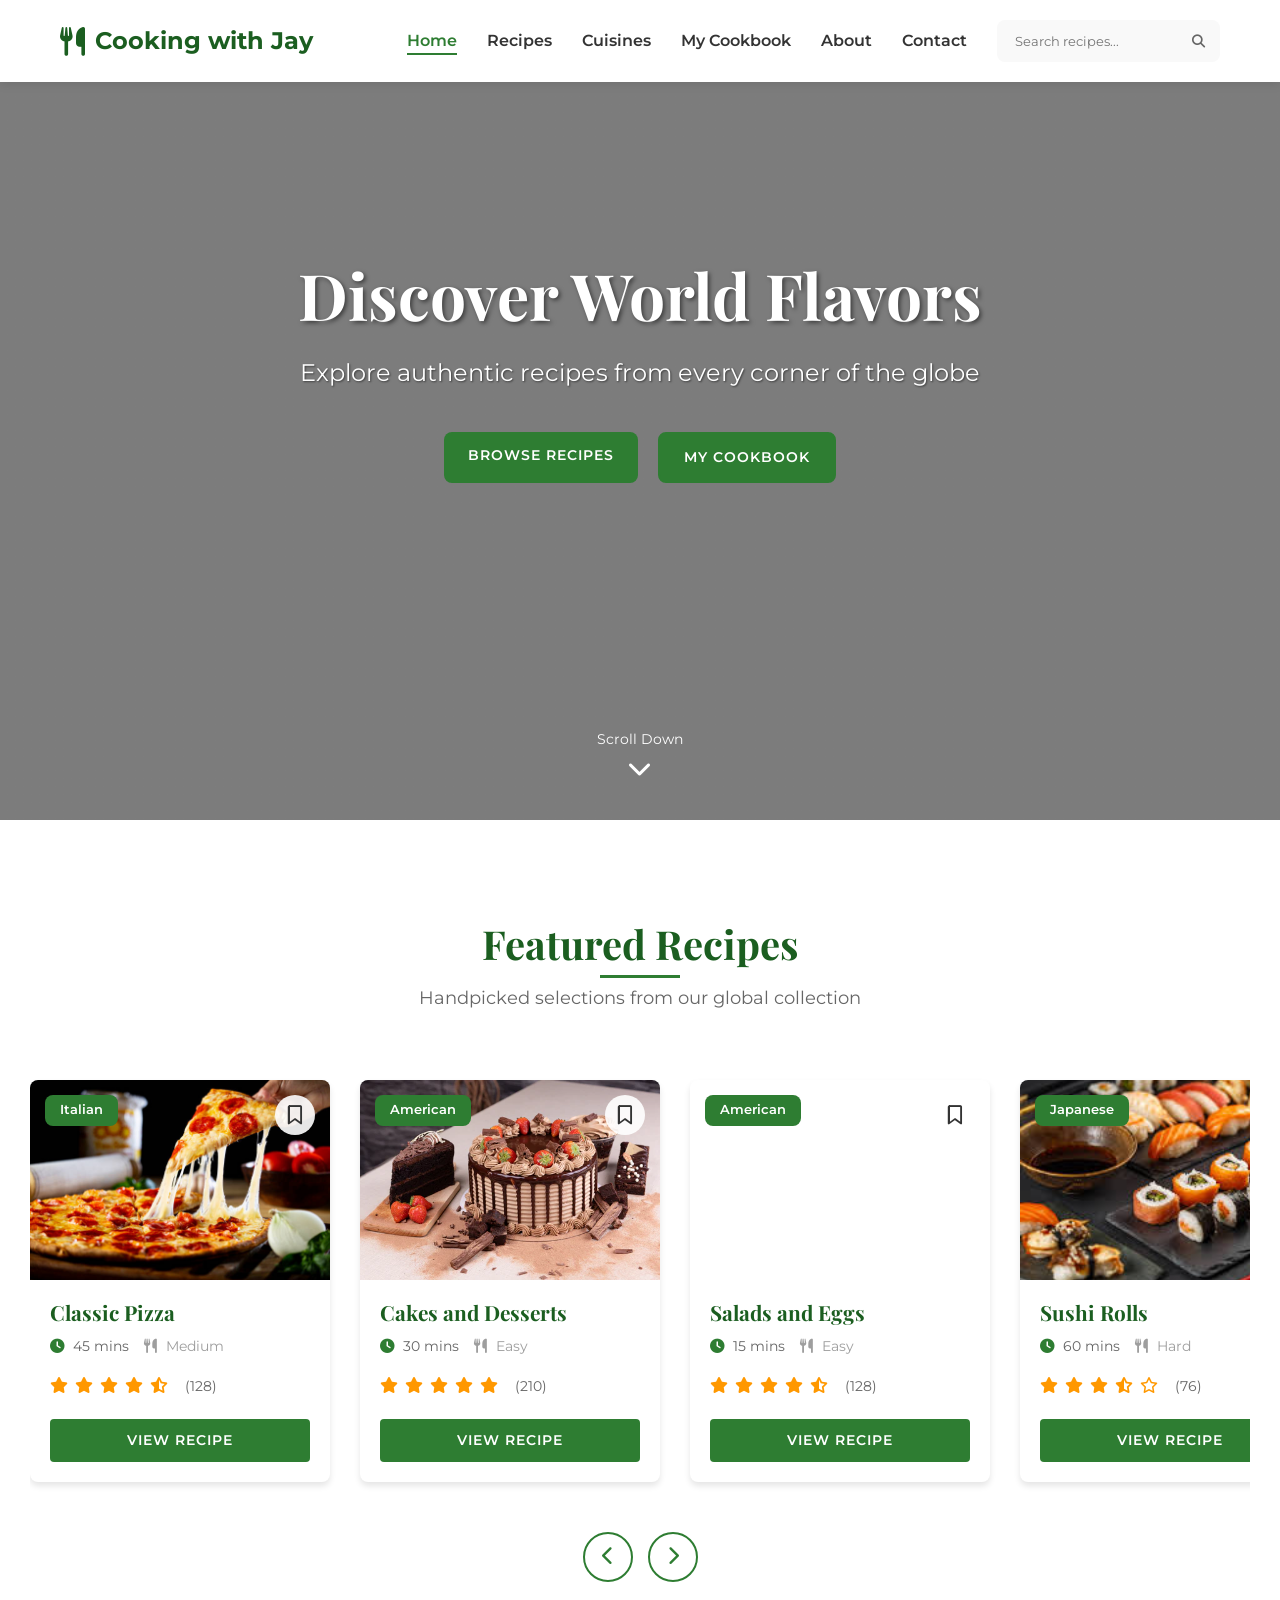
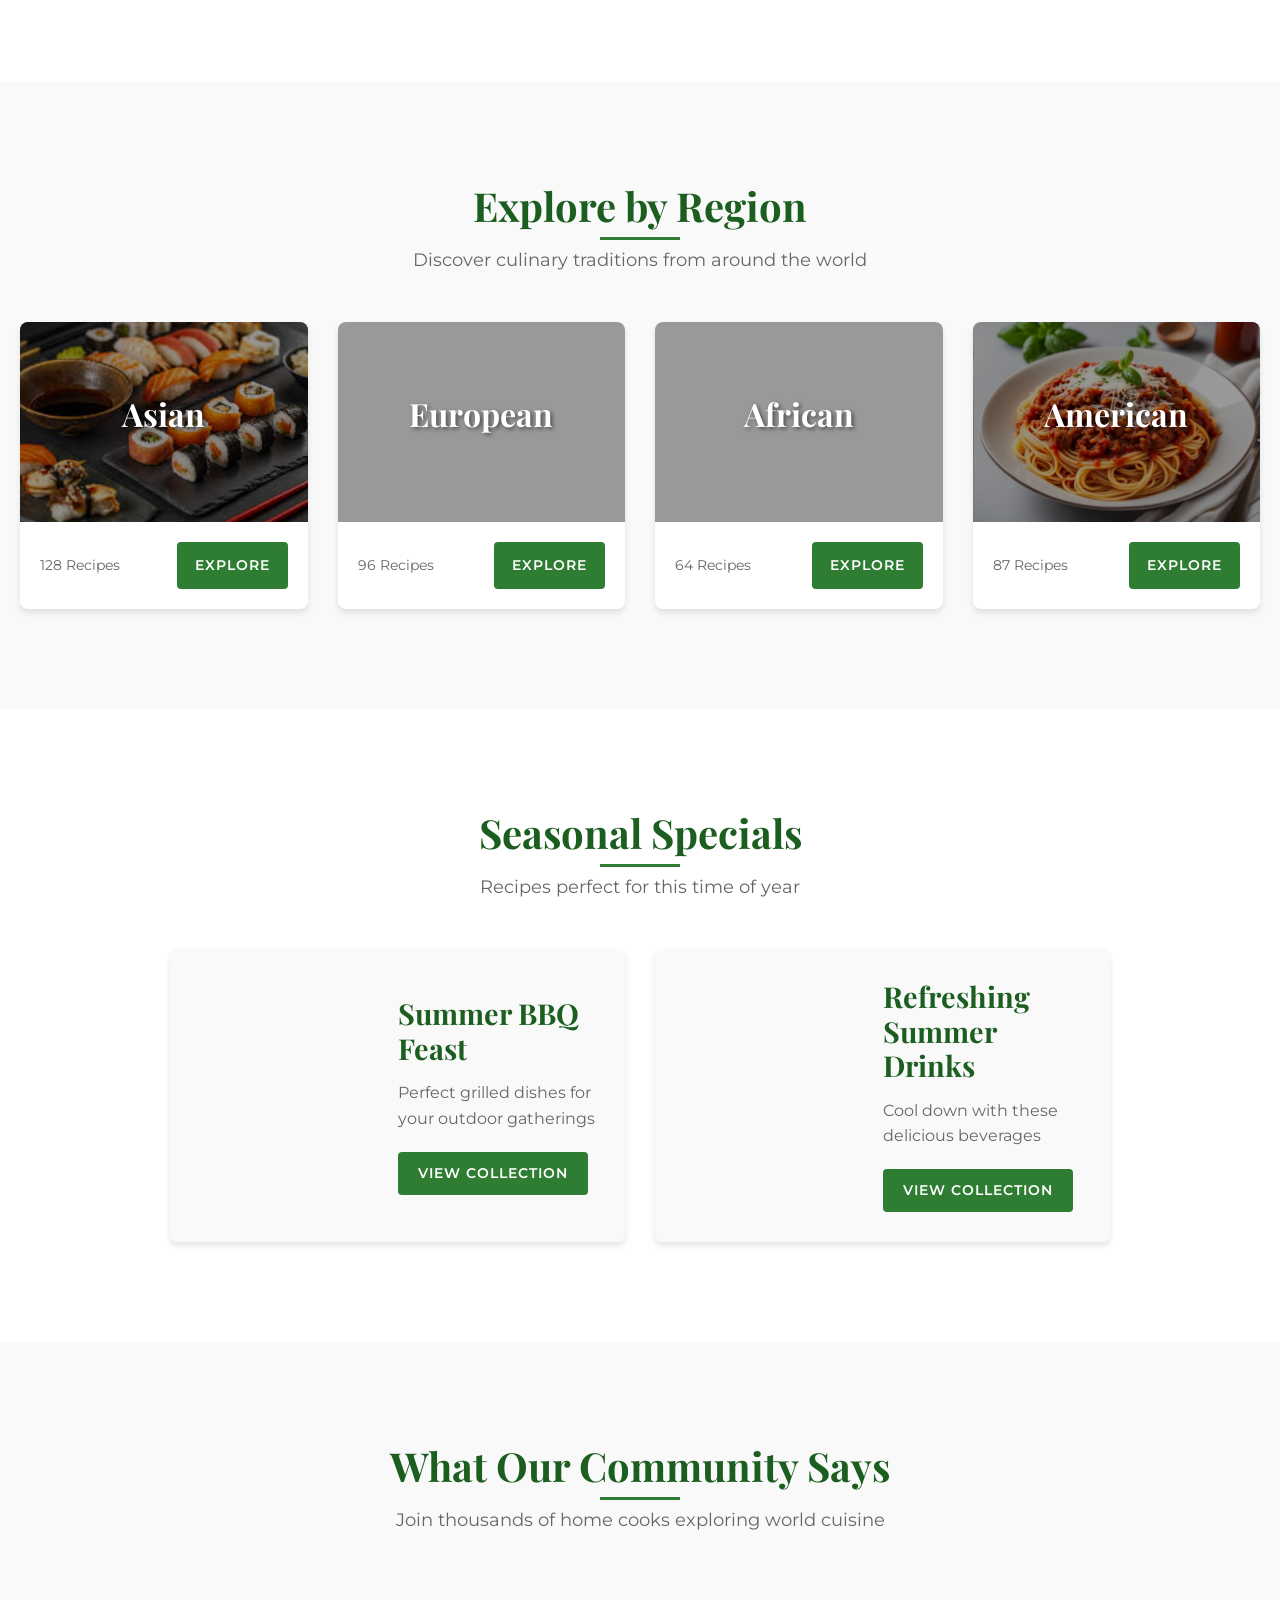
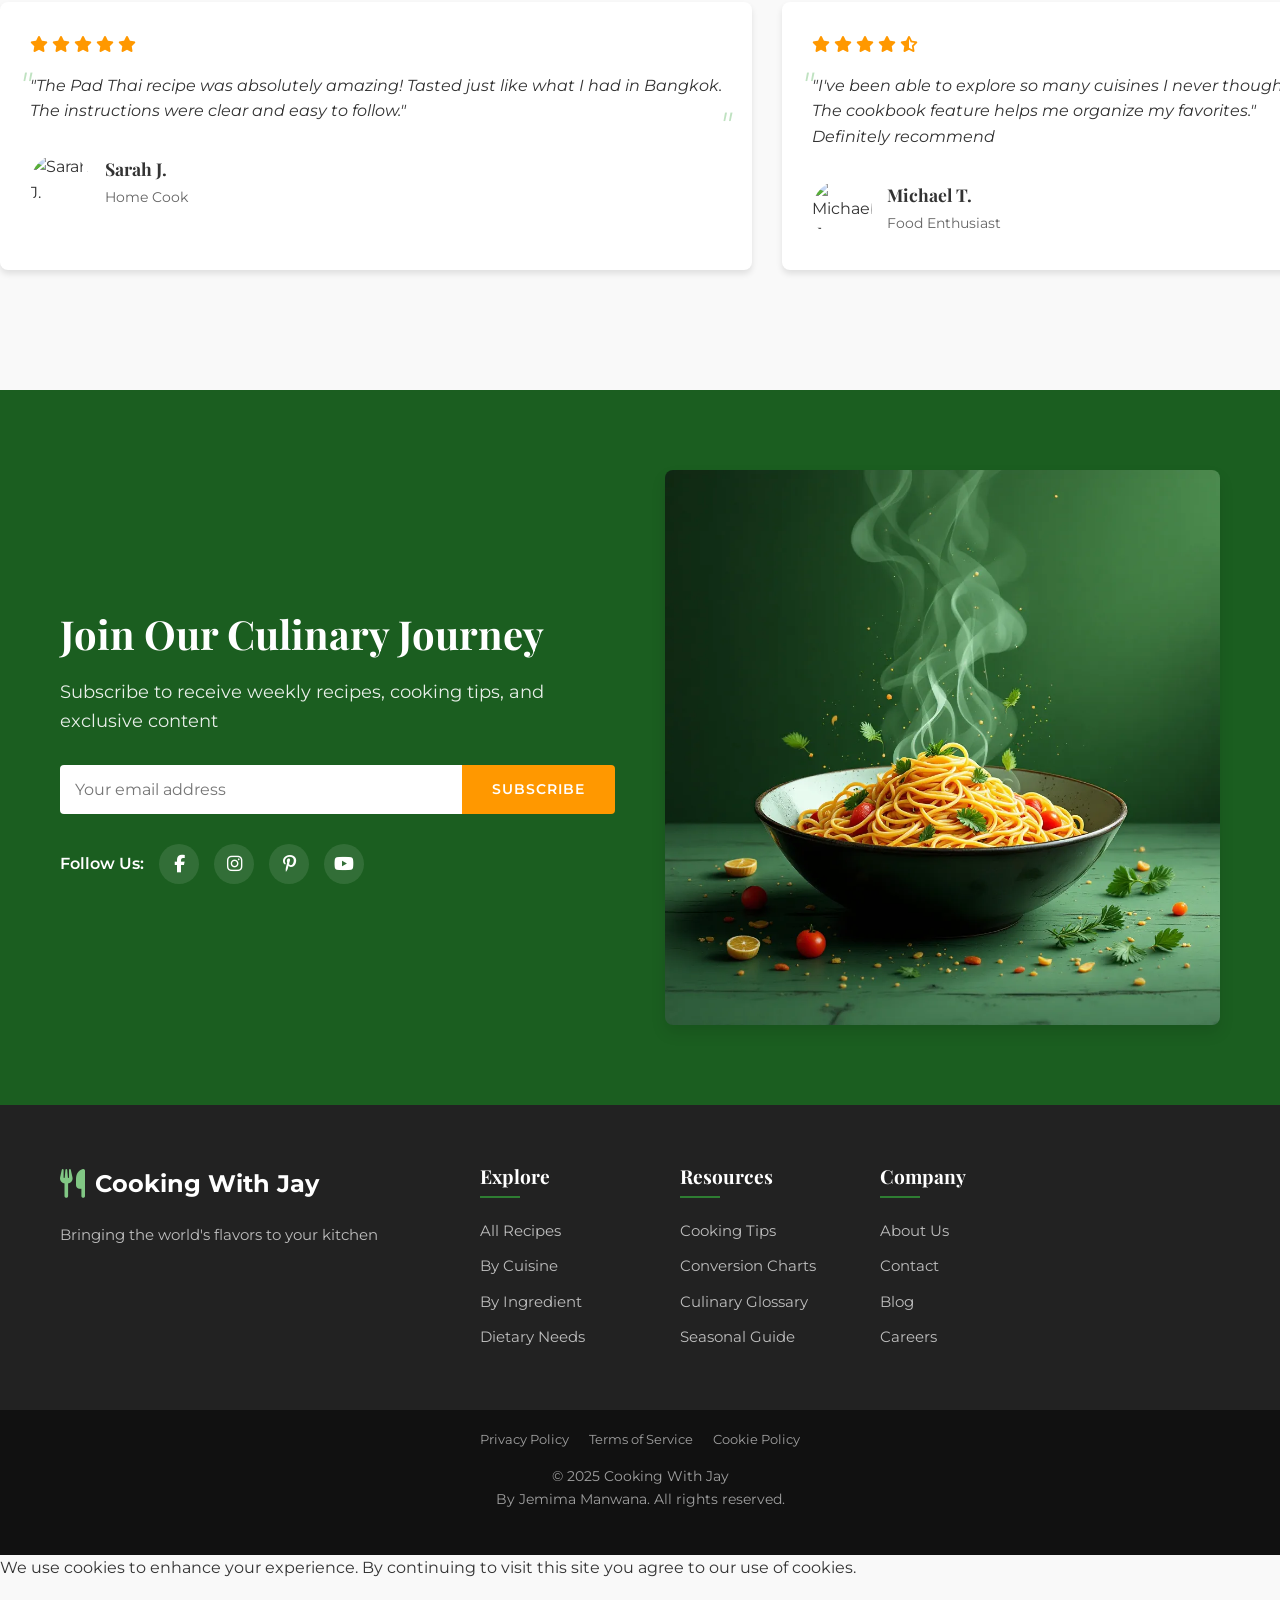
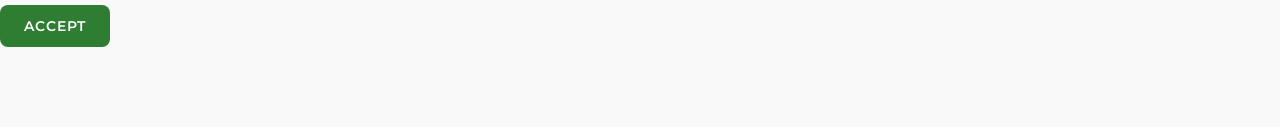
==== commit 29a36178: "Add files via upload" ====
--- a/index.html
+++ b/index.html
@@ -3,8 +3,8 @@
 <head>
     <meta charset="UTF-8">
     <meta name="viewport" content="width=device-width, initial-scale=1.0">
-    <title>Global Cuisine Cookbook | Explore World Recipes</title>
-    <link rel="stylesheet" href="styles.css">
+    <title>Global Cuisine Cookbook</title>
+    <link rel="stylesheet" href="homepage.css">
     <link rel="stylesheet" href="https://cdnjs.cloudflare.com/ajax/libs/font-awesome/6.4.0/css/all.min.css">
     <link href="https://fonts.googleapis.com/css2?family=Playfair+Display:wght@400;700&family=Montserrat:wght@300;400;600&display=swap" rel="stylesheet">
     <link rel="icon" href="favicon.ico" type="image/x-icon">
@@ -48,6 +48,8 @@
         </div>
     </nav>
 
+    
+
     <!-- Hero Section -->
     <header class="hero">
         <div class="hero-content">
@@ -71,13 +73,14 @@
             <p>Handpicked selections from our global collection</p>
         </div>
         <div class="recipe-carousel">
-            <div class="recipe-card">
-                <div class="recipe-image" style="background-image: url('https://images.unsplash.com/photo-1546069901-ba9599a7e63c?ixlib=rb-1.2.1&auto=format&fit=crop&w=800&q=80')">
+
+            <div class="recipe-card">
+                <div class="recipe-image" style="background-image: url('pizza2.jpg')">
                     <div class="recipe-tag">Italian</div>
                     <button class="save-recipe"><i class="far fa-bookmark"></i></button>
                 </div>
                 <div class="recipe-info">
-                    <h3>Classic Margherita Pizza</h3>
+                    <h3>Classic Pizza</h3>
                     <div class="recipe-meta">
                         <span><i class="fas fa-clock"></i> 45 mins</span>
                         <span><i class="fas fa-utensils"></i> Medium</span>
@@ -93,37 +96,17 @@
                     <a href="recipe-detail.html" class="btn btn-recipe">View Recipe</a>
                 </div>
             </div>
-            <div class="recipe-card">
-                <div class="recipe-image" style="background-image: url('https://images.unsplash.com/photo-1512621776951-a57141f2eefd?ixlib=rb-1.2.1&auto=format&fit=crop&w=800&q=80')">
-                    <div class="recipe-tag">Thai</div>
-                    <button class="save-recipe"><i class="far fa-bookmark"></i></button>
-                </div>
-                <div class="recipe-info">
-                    <h3>Authentic Pad Thai</h3>
+
+        <!-- we stopped here--> 
+            <div class="recipe-card">
+                <div class="recipe-image" style="background-image: url('cake4.webp')">
+                    <div class="recipe-tag">American</div>
+                    <button class="save-recipe"><i class="far fa-bookmark"></i></button>
+                </div>
+                <div class="recipe-info">
+                    <h3>Cakes and Desserts</h3>
                     <div class="recipe-meta">
                         <span><i class="fas fa-clock"></i> 30 mins</span>
-                        <span><i class="fas fa-utensils"></i> Hard</span>
-                    </div>
-                    <div class="recipe-rating">
-                        <i class="fas fa-star"></i>
-                        <i class="fas fa-star"></i>
-                        <i class="fas fa-star"></i>
-                        <i class="fas fa-star"></i>
-                        <i class="far fa-star"></i>
-                        <span>(95)</span>
-                    </div>
-                    <a href="recipe-detail.html" class="btn btn-recipe">View Recipe</a>
-                </div>
-            </div>
-            <div class="recipe-card">
-                <div class="recipe-image" style="background-image: url('https://images.unsplash.com/photo-1536304929831-ee1ca9d44906?ixlib=rb-1.2.1&auto=format&fit=crop&w=800&q=80')">
-                    <div class="recipe-tag">Mexican</div>
-                    <button class="save-recipe"><i class="far fa-bookmark"></i></button>
-                </div>
-                <div class="recipe-info">
-                    <h3>Chicken Tacos</h3>
-                    <div class="recipe-meta">
-                        <span><i class="fas fa-clock"></i> 25 mins</span>
                         <span><i class="fas fa-utensils"></i> Easy</span>
                     </div>
                     <div class="recipe-rating">
@@ -137,8 +120,31 @@
                     <a href="recipe-detail.html" class="btn btn-recipe">View Recipe</a>
                 </div>
             </div>
-            <div class="recipe-card">
-                <div class="recipe-image" style="background-image: url('https://images.unsplash.com/photo-1551504734-5ee1c4a1479b?ixlib=rb-1.2.1&auto=format&fit=crop&w=800&q=80')">
+
+            <div class="recipe-card">
+                <div class="recipe-image" style="background-image: url('https://images.unsplash.com/photo-1546069901-ba9599a7e63c?ixlib=rb-1.2.1&auto=format&fit=crop&w=800&q=80')">
+                    <div class="recipe-tag">American</div>
+                    <button class="save-recipe"><i class="far fa-bookmark"></i></button>
+                </div>
+                <div class="recipe-info">
+                    <h3>Salads and Eggs</h3>
+                    <div class="recipe-meta">
+                        <span><i class="fas fa-clock"></i> 15 mins</span>
+                        <span><i class="fas fa-utensils"></i> Easy</span>
+                    </div>
+                    <div class="recipe-rating">
+                        <i class="fas fa-star"></i>
+                        <i class="fas fa-star"></i>
+                        <i class="fas fa-star"></i>
+                        <i class="fas fa-star"></i>
+                        <i class="fas fa-star-half-alt"></i>
+                        <span>(128)</span>
+                    </div>
+                    <a href="recipe-detail.html" class="btn btn-recipe">View Recipe</a>
+                </div>
+            </div>
+            <div class="recipe-card">
+                <div class="recipe-image" style="background-image: url('sushi.jpeg')">
                     <div class="recipe-tag">Japanese</div>
                     <button class="save-recipe"><i class="far fa-bookmark"></i></button>
                 </div>
@@ -159,6 +165,53 @@
                     <a href="recipe-detail.html" class="btn btn-recipe">View Recipe</a>
                 </div>
             </div>
+
+            <div class="recipe-card">
+                <div class="recipe-image" style="background-image: url('padThai.jpg')">
+                    <div class="recipe-tag">Thai</div>
+                    <button class="save-recipe"><i class="far fa-bookmark"></i></button>
+                </div>
+                <div class="recipe-info">
+                    <h3>Authentic Pad Thai</h3>
+                    <div class="recipe-meta">
+                        <span><i class="fas fa-clock"></i> 30 mins</span>
+                        <span><i class="fas fa-utensils"></i>Very Hard</span>
+                    </div>
+                    <div class="recipe-rating">
+                        <i class="fas fa-star"></i>
+                        <i class="fas fa-star"></i>
+                        <i class="fas fa-star"></i>
+                        <i class="fas fa-star"></i>
+                        <i class="far fa-star"></i>
+                        <span>(95)</span>
+                    </div>
+                    <a href="recipe-detail.html" class="btn btn-recipe">View Recipe</a>
+                </div>
+            </div>
+            <div class="recipe-card">
+                <div class="recipe-image" style="background-image: url('chickenTacos.jpg')">
+                    <div class="recipe-tag">Mexican</div>
+                    <button class="save-recipe"><i class="far fa-bookmark"></i></button>
+                </div>
+                <div class="recipe-info">
+                    <h3>Chicken Tacos</h3>
+                    <div class="recipe-meta">
+                        <span><i class="fas fa-clock"></i> 25 mins</span>
+                        <span><i class="fas fa-utensils"></i> Easy</span>
+                    </div>
+                    <div class="recipe-rating">
+                        <i class="fas fa-star"></i>
+                        <i class="fas fa-star"></i>
+                        <i class="fas fa-star"></i>
+                        <i class="fas fa-star"></i>
+                        <i class="fas fa-star"></i>
+                        <span>(210)</span>
+                    </div>
+                    <a href="recipe-detail.html" class="btn btn-recipe">View Recipe</a>
+                </div>
+            </div>
+            
+
         </div>
         <div class="carousel-controls">
             <button class="carousel-prev"><i class="fas fa-chevron-left"></i></button>
@@ -166,7 +219,7 @@
         </div>
     </section>
 
-    <!-- Popular Cuisines -->
+    <!-- Explore by Region -->
     <section class="popular-cuisines">
         <div class="section-header">
             <h2>Explore by Region</h2>
@@ -174,7 +227,7 @@
         </div>
         <div class="cuisine-grid">
             <div class="cuisine-card">
-                <div class="cuisine-image" style="background-image: url('https://images.unsplash.com/photo-1518983971679-81a83f0db1e2?ixlib=rb-1.2.1&auto=format&fit=crop&w=800&q=80')">
+                <div class="cuisine-image" style="background-image: url('sushi.jpeg')">
                     <div class="cuisine-overlay"></div>
                     <h3>Asian</h3>
                 </div>
@@ -204,7 +257,7 @@
                 </div>
             </div>
             <div class="cuisine-card">
-                <div class="cuisine-image" style="background-image: url('https://images.unsplash.com/photo-1429552077091-836152271555?ixlib=rb-1.2.1&auto=format&fit=crop&w=800&q=80')">
+                <div class="cuisine-image" style="background-image: url('spaggeti.webp')">
                     <div class="cuisine-overlay"></div>
                     <h3>American</h3>
                 </div>
@@ -258,7 +311,7 @@
                         <i class="fas fa-star"></i>
                         <i class="fas fa-star"></i>
                     </div>
-                    <p>"The Pad Thai recipe was absolutely amazing!<br> Tasted just like what I had in Bangkok.<br> The instructions were clear and easy to follow."</p>
+                    <p>"The Pad Thai recipe was absolutely amazing! Tasted just like what I had in Bangkok.<br> The instructions were clear and easy to follow."</p>
                 </div>
                 <div class="testimonial-author">
                     <img src="https://randomuser.me/api/portraits/women/32.jpg" alt="Sarah J.">
@@ -277,7 +330,7 @@
                         <i class="fas fa-star"></i>
                         <i class="fas fa-star-half-alt"></i>
                     </div>
-                    <p>"I've been able to explore so many cuisines I never thought I could make at home.,<br> The cookbook feature helps me organize my favorites."</p>
+                    <p>"I've been able to explore so many cuisines I never thought I could make at home.<br> The cookbook feature helps me organize my favorites."<br> Definitely recommend</p>
                 </div>
                 <div class="testimonial-author">
                     <img src="https://randomuser.me/api/portraits/men/45.jpg" alt="Michael T.">
@@ -328,7 +381,7 @@
                 </div>
             </div>
             <div class="newsletter-image">
-                <img src="https://images.unsplash.com/photo-1547592180-85f173990554?ixlib=rb-1.2.1&auto=format&fit=crop&w=800&q=80" alt="Cooking ingredients">
+                <img src="envato-labs-ai-4655e841-1d1f-42d5-9525-aec5e54c6f45.jpg" alt="Cooking ingredients">
             </div>
         </div>
     </section>
@@ -339,7 +392,7 @@
             <div class="footer-logo">
                 <a href="index.html">
                     <i class="fas fa-utensils"></i>
-                    <span>Global Cuisine</span>
+                    <span>Cooking With Jay</span>
                 </a>
                 <p>Bringing the world's flavors to your kitchen</p>
             </div>
@@ -380,7 +433,7 @@
                 <a href="cookies.html">Cookie Policy</a>
             </div>
             <div class="footer-copyright">
-                <p>&copy; 2023 Global Cuisine Cookbook. All rights reserved.</p>
+                <p>&copy; 2025 Cooking With Jay<br>By  Jemima Manwana. All rights reserved.</p>
             </div>
         </div>
     </footer>
--- a/homepage.css
+++ b/homepage.css
@@ -0,0 +1,1266 @@
+
+/* Base Styles */
+:root {
+    --primary-color: #2e7d32;
+    --primary-dark: #1b5e20;
+    --primary-light: #81c784;
+    --secondary-color: #ff9800;
+    --secondary-dark: #f57c00;
+    --secondary-light: #ffb74d;
+    --text-color: #333;
+    --text-light: #666;
+    --text-lighter: #999;
+    --bg-color: #f9f9f9;
+    --bg-dark: #e0e0e0;
+    --white: #ffffff;
+    --black: #000000;
+    --shadow: 0 4px 6px rgba(0, 0, 0, 0.1);
+    --shadow-hover: 0 8px 15px rgba(0, 0, 0, 0.1);
+    --transition: all 0.3s ease;
+    --border-radius: 8px;
+    --border-radius-sm: 4px;
+    --font-heading: 'Playfair Display', serif;
+    --font-body: 'Montserrat', sans-serif;
+}
+
+* {
+    margin: 0;
+    padding: 0;
+    box-sizing: border-box;
+}
+
+html {
+    scroll-behavior: smooth;
+}
+
+body {
+    font-family: var(--font-body);
+    color: var(--text-color);
+    background-color: var(--bg-color);
+    line-height: 1.6;
+    overflow-x: hidden;
+}
+
+h1, h2, h3, h4, h5, h6 {
+    font-family: var(--font-heading);
+    font-weight: 700;
+    line-height: 1.2;
+    margin-bottom: 1rem;
+}
+
+p {
+    margin-bottom: 1.5rem;
+}
+
+a {
+    text-decoration: none;
+    color: inherit;
+    transition: var(--transition);
+}
+
+img {
+    max-width: 100%;
+    height: auto;
+    display: block;
+}
+
+ul {
+    list-style: none;
+}
+
+button {
+    cursor: pointer;
+    border: none;
+    background: none;
+    font-family: inherit;
+    transition: var(--transition);
+}
+
+.container {
+    width: 100%;
+    max-width: 1200px;
+    margin: 0 auto;
+    padding: 0 20px;
+}
+
+.btn {
+    display: inline-block;
+    padding: 12px 24px;
+    border-radius: var(--border-radius);
+    font-weight: 600;
+    text-align: center;
+    text-transform: uppercase;
+    letter-spacing: 1px;
+    transition: var(--transition);
+    font-size: 0.9rem;
+}
+
+.btn-primary {
+    background-color: var(--primary-color);
+    color: var(--white);
+}
+
+.btn-primary:hover {
+    background-color: var(--primary-dark);
+    box-shadow: var(--shadow-hover);
+    transform: translateY(-2px);
+}
+
+.btn-secondary {
+    background-color: var(--primary-color);
+    color: var(--white);
+    border: 2px solid var(--primary-color);
+}
+
+.btn-secondary:hover {
+    background-color: var(--primary-color);
+    color: var(--white);
+    box-shadow: var(--shadow-hover);
+    transform: translateY(-2px);
+}
+
+.section-header {
+    text-align: center;
+    margin-bottom: 3rem;
+}
+
+.section-header h2 {
+    font-size: 2.5rem;
+    color: var(--primary-dark);
+    position: relative;
+    display: inline-block;
+}
+
+.section-header h2::after {
+    content: '';
+    position: absolute;
+    bottom: -10px;
+    left: 50%;
+    transform: translateX(-50%);
+    width: 80px;
+    height: 3px;
+    background-color: var(--primary-color);
+}
+
+.section-header p {
+    color: var(--text-light);
+    font-size: 1.1rem;
+    max-width: 700px;
+    margin: 0 auto;
+}
+
+/* Preloader */
+.preloader {
+    position: fixed;
+    top: 0;
+    left: 0;
+    width: 100%;
+    height: 100%;
+    background-color: var(--white);
+    display: flex;
+    justify-content: center;
+    align-items: center;
+    z-index: 9999;
+    transition: opacity 0.5s ease;
+}
+
+.preloader.fade-out {
+    opacity: 0;
+}
+
+.spinner {
+    display: flex;
+    gap: 10px;
+}
+
+.spinner-circle {
+    width: 20px;
+    height: 20px;
+    border-radius: 50%;
+    background-color: var(--primary-color);
+    animation: bounce 1.4s infinite ease-in-out;
+}
+
+.spinner-circle:nth-child(1) {
+    animation-delay: -0.32s;
+}
+
+.spinner-circle:nth-child(2) {
+    animation-delay: -0.16s;
+}
+
+@keyframes bounce {
+    0%, 80%, 100% { 
+        transform: scale(0);
+    } 40% { 
+        transform: scale(1);
+    }
+}
+
+/* Navigation */
+.navbar {
+    position: fixed;
+    top: 0;
+    left: 0;
+    width: 100%;
+    padding: 20px 0;
+    background-color: var(--white);
+    box-shadow: 0 2px 10px rgba(0, 0, 0, 0.1);
+    z-index: 1000;
+    transition: var(--transition);
+}
+
+.navbar.scrolled {
+    padding: 15px 0;
+    background-color: rgba(255, 255, 255, 0.95);
+    backdrop-filter: blur(10px);
+}
+
+.navbar-container {
+    display: flex;
+    justify-content: space-between;
+    align-items: center;
+    max-width: 1200px;
+    margin: 0 auto;
+    padding: 0 20px;
+}
+
+.logo {
+    display: flex;
+    align-items: center;
+    font-size: 1.5rem;
+    font-weight: 700;
+    color: var(--primary-dark);
+}
+
+.logo i {
+    margin-right: 10px;
+    font-size: 1.8rem;
+}
+
+.nav-menu {
+    display: flex;
+    align-items: center;
+    gap: 30px;
+}
+
+.nav-item {
+    position: relative;
+}
+
+.nav-link {
+    font-weight: 600;
+    font-size: 1rem;
+    color: var(--text-color);
+    padding: 5px 0;
+    position: relative;
+}
+
+.nav-link::after {
+    content: '';
+    position: absolute;
+    bottom: 0;
+    left: 0;
+    width: 0;
+    height: 2px;
+    background-color: var(--primary-color);
+    transition: var(--transition);
+}
+
+.nav-link:hover::after,
+.nav-link.active::after {
+    width: 100%;
+}
+
+.nav-link.active {
+    color: var(--primary-color);
+}
+
+.search-container {
+    display: flex;
+    align-items: center;
+    background-color: var(--bg-color);
+    border-radius: var(--border-radius);
+    padding: 5px 10px;
+    transition: var(--transition);
+}
+
+.search-container:focus-within {
+    box-shadow: 0 0 0 2px var(--primary-light);
+}
+
+.search-input {
+    border: none;
+    background: transparent;
+    padding: 8px;
+    width: 180px;
+    font-family: var(--font-body);
+    color: var(--text-color);
+    outline: none;
+}
+
+.search-btn {
+    color: var(--text-light);
+    padding: 5px;
+}
+
+.search-btn:hover {
+    color: var(--primary-color);
+}
+
+.menu-toggle {
+    display: none;
+    flex-direction: column;
+    justify-content: space-between;
+    width: 30px;
+    height: 21px;
+    cursor: pointer;
+    z-index: 1001;
+}
+
+.bar {
+    width: 100%;
+    height: 3px;
+    background-color: var(--primary-dark);
+    transition: var(--transition);
+}
+
+.menu-toggle.active .bar:nth-child(1) {
+    transform: translateY(9px) rotate(45deg);
+}
+
+.menu-toggle.active .bar:nth-child(2) {
+    opacity: 0;
+}
+
+.menu-toggle.active .bar:nth-child(3) {
+    transform: translateY(-9px) rotate(-45deg);
+}
+
+/* Hero Section */
+.hero {
+    height: 100vh;
+    min-height: 700px;
+    background: linear-gradient(rgba(0, 0, 0, 0.5), rgba(0, 0, 0, 0.5)), 
+                url('https://images.unsplash.com/photo-1490645935967-10de6ba17061?ixlib=rb-1.2.1&auto=format&fit=crop&w=1350&q=80') no-repeat center center/cover;
+    color: var(--white);
+    display: flex;
+    flex-direction: column;
+    justify-content: center;
+    align-items: center;
+    text-align: center;
+    padding: 0 20px;
+    margin-top: -80px;
+    position: relative;
+}
+
+.hero-content {
+    max-width: 800px;
+    z-index: 1;
+    animation: fadeInUp 1s ease;
+}
+
+.hero-title {
+    font-size: 4rem;
+    margin-bottom: 20px;
+    text-shadow: 2px 2px 4px rgba(0, 0, 0, 0.5);
+}
+
+.hero-subtitle {
+    font-size: 1.5rem;
+    margin-bottom: 40px;
+    text-shadow: 1px 1px 2px rgba(0, 0, 0, 0.5);
+}
+
+.hero-buttons {
+    display: flex;
+    gap: 20px;
+    justify-content: center;
+}
+
+.hero-scroll {
+    position: absolute;
+    bottom: 40px;
+    left: 50%;
+    transform: translateX(-50%);
+    display: flex;
+    flex-direction: column;
+    align-items: center;
+    color: var(--white);
+    font-size: 0.9rem;
+    cursor: pointer;
+    animation: bounce 2s infinite;
+}
+
+.hero-scroll i {
+    font-size: 1.5rem;
+    margin-top: 5px;
+}
+
+@keyframes fadeInUp {
+    from {
+        opacity: 0;
+        transform: translateY(20px);
+    }
+    to {
+        opacity: 1;
+        transform: translateY(0);
+    }
+}
+
+/* Featured Recipes */
+.featured-recipes {
+    padding: 100px 30px;
+    background-color: var(--white);
+}
+
+.recipe-carousel {
+    display: flex;
+    gap: 30px;
+    overflow-x: auto;
+    padding: 20px 0;
+    scroll-behavior: smooth;
+    scrollbar-width: none; /* Firefox */
+    -ms-overflow-style: none; /* IE and Edge */
+}
+
+.recipe-carousel::-webkit-scrollbar {
+    display: none; /* Chrome, Safari, Opera */
+}
+
+.recipe-card {
+    min-width: 300px;
+    background-color: var(--white);
+    border-radius: var(--border-radius);
+    overflow: hidden;
+    box-shadow: var(--shadow);
+    transition: var(--transition);
+    flex-shrink: 0;
+}
+
+.recipe-card:hover {
+    transform: translateY(-10px);
+    box-shadow: var(--shadow-hover);
+}
+
+.recipe-image {
+    height: 200px;
+    background-size: cover;
+    background-position: center;
+    position: relative;
+}
+
+.recipe-tag {
+    position: absolute;
+    top: 15px;
+    left: 15px;
+    background-color: var(--primary-color);
+    color: var(--white);
+    padding: 5px 15px;
+    border-radius: var(--border-radius);
+    font-size: 0.8rem;
+    font-weight: 600;
+}
+
+.save-recipe {
+    position: absolute;
+    top: 15px;
+    right: 15px;
+    width: 40px;
+    height: 40px;
+    background-color: rgba(255, 255, 255, 0.9);
+    border-radius: 50%;
+    display: flex;
+    justify-content: center;
+    align-items: center;
+    color: var(--text-color);
+    font-size: 1.2rem;
+    transition: var(--transition);
+}
+
+.save-recipe:hover, .save-recipe.saved {
+    color: var(--primary-color);
+}
+
+.save-recipe.saved i {
+    font-weight: 900;
+}
+
+.recipe-info {
+    padding: 20px;
+}
+
+.recipe-info h3 {
+    font-size: 1.3rem;
+    margin-bottom: 10px;
+    color: var(--primary-dark);
+}
+
+.recipe-meta {
+    display: flex;
+    gap: 15px;
+    margin-bottom: 15px;
+    font-size: 0.9rem;
+    color: var(--text-light);
+}
+
+.recipe-meta i {
+    margin-right: 5px;
+    color: var(--primary-color);
+}
+
+.recipe-rating {
+    margin-bottom: 20px;
+    color: var(--secondary-color);
+}
+
+.recipe-rating i {
+    margin-right: 3px;
+}
+
+.recipe-rating span {
+    color: var(--text-light);
+    font-size: 0.9rem;
+    margin-left: 10px;
+}
+
+.btn-recipe {
+    display: block;
+    width: 100%;
+    padding: 10px;
+    background-color: var(--primary-color);
+    color: var(--white);
+    border-radius: var(--border-radius-sm);
+    font-size: 0.9rem;
+    font-weight: 600;
+    text-align: center;
+}
+
+.btn-recipe:hover {
+    background-color: var(--primary-dark);
+}
+
+.carousel-controls {
+    display: flex;
+    justify-content: center;
+    gap: 15px;
+    margin-top: 30px;
+}
+
+.carousel-prev, .carousel-next {
+    width: 50px;
+    height: 50px;
+    border-radius: 50%;
+    background-color: var(--white);
+    color: var(--primary-color);
+    border: 2px solid var(--primary-color);
+    font-size: 1.2rem;
+    display: flex;
+    justify-content: center;
+    align-items: center;
+    transition: var(--transition);
+}
+
+.carousel-prev:hover, .carousel-next:hover {
+    background-color: var(--primary-color);
+    color: var(--white);
+}
+
+/* Popular Cuisines */
+.popular-cuisines {
+    padding: 100px 20px;
+    background-color: var(--bg-color);
+}
+
+.cuisine-grid {
+    display: grid;
+    grid-template-columns: repeat(auto-fit, minmax(250px, 1fr));
+    gap: 30px;
+}
+
+.cuisine-card {
+    background-color: var(--white);
+    border-radius: var(--border-radius);
+    overflow: hidden;
+    box-shadow: var(--shadow);
+    transition: var(--transition);
+}
+
+.cuisine-card:hover {
+    transform: translateY(-5px);
+    box-shadow: var(--shadow-hover);
+}
+
+.cuisine-image {
+    height: 200px;
+    background-size: cover;
+    background-position: center;
+    position: relative;
+    display: flex;
+    justify-content: center;
+    align-items: center;
+}
+
+.cuisine-overlay {
+    position: absolute;
+    top: 0;
+    left: 0;
+    width: 100%;
+    height: 100%;
+    background-color: rgba(0, 0, 0, 0.4);
+    transition: var(--transition);
+}
+
+.cuisine-card:hover .cuisine-overlay {
+    background-color: rgba(0, 0, 0, 0.2);
+}
+
+.cuisine-image h3 {
+    color: var(--white);
+    font-size: 2rem;
+    position: relative;
+    z-index: 1;
+    text-shadow: 2px 2px 4px rgba(0, 0, 0, 0.5);
+}
+
+.cuisine-stats {
+    padding: 20px;
+    display: flex;
+    justify-content: space-between;
+    align-items: center;
+}
+
+.cuisine-stats span {
+    color: var(--text-light);
+    font-size: 0.9rem;
+}
+
+.btn-cuisine {
+    padding: 12px 18px;
+    background-color: var(--primary-color);
+    color: var(--white);
+    border-radius: var(--border-radius-sm);
+    font-size: 0.9rem;
+    font-weight: 600;
+}
+
+.btn-cuisine:hover {
+    background-color: var(--primary-dark);
+}
+
+/* Seasonal Specials */
+.seasonal-specials {
+    padding: 100px 170px;
+    background-color: var(--white);
+}
+
+.seasonal-grid {
+    display: grid;
+    grid-template-columns: repeat(auto-fit, minmax(400px, 1fr));
+    gap: 30px;
+}
+
+.seasonal-card {
+    display: flex;
+    background-color: var(--bg-color);
+    border-radius: var(--border-radius);
+    overflow: hidden;
+    box-shadow: var(--shadow);
+    transition: var(--transition);
+}
+
+.seasonal-card:hover {
+    transform: translateY(-5px);
+    box-shadow: var(--shadow-hover);
+}
+
+.seasonal-image {
+    flex: 1;
+    min-height: 250px;
+    background-size: cover;
+    background-position: center;
+    height:fit-content;
+}
+
+.seasonal-content {
+    flex: 1;
+    padding: 30px;
+    display: flex;
+    flex-direction: column;
+    justify-content: center;
+}
+
+.seasonal-content h3 {
+    font-size: 1.8rem;
+    color: var(--primary-dark);
+    margin-bottom: 15px;
+}
+
+.seasonal-content p {
+    color: var(--text-light);
+    margin-bottom: 20px;
+}
+
+.btn-seasonal {
+    align-self: flex-start;
+    padding: 10px 20px;
+    background-color: var(--primary-color);
+    color: var(--white);
+    border-radius: var(--border-radius-sm);
+    font-size: 0.9rem;
+    font-weight: 600;
+}
+
+.btn-seasonal:hover {
+    background-color: var(--primary-dark);
+}
+
+/* Testimonials */
+.testimonials {
+    padding: 100px 0;
+    background-color: var(--bg-color);
+}
+
+.testimonial-slider {
+    display: flex;
+    gap: 30px;
+    overflow-x: auto;
+    padding: 20px 0;
+    scroll-behavior: smooth;
+    scrollbar-width: none;
+    -ms-overflow-style: none;
+}
+
+.testimonial-slider::-webkit-scrollbar {
+    display: none;
+}
+
+.testimonial-card {
+    min-width: 350px;
+    background-color: var(--white);
+    border-radius: var(--border-radius);
+    padding: 30px;
+    box-shadow: var(--shadow);
+    transition: var(--transition);
+    flex-shrink: 0;
+}
+
+.testimonial-card:hover {
+    transform: translateY(-5px);
+    box-shadow: var(--shadow-hover);
+}
+
+.testimonial-content {
+    margin-bottom: 30px;
+}
+
+.testimonial-rating {
+    color: var(--secondary-color);
+    margin-bottom: 15px;
+}
+
+.testimonial-content p {
+    font-style: italic;
+    color: var(--text-color);
+    position: relative;
+}
+
+.testimonial-content p::before,
+.testimonial-content p::after {
+    content: '"';
+    font-size: 2rem;
+    color: var(--primary-light);
+    opacity: 0.5;
+    position: absolute;
+}
+
+.testimonial-content p::before {
+    top: -15px;
+    left: -10px;
+}
+
+.testimonial-content p::after {
+    bottom: -25px;
+    right: -10px;
+}
+
+.testimonial-author {
+    display: flex;
+    align-items: center;
+    gap: 15px;
+}
+
+.testimonial-author img {
+    width: 60px;
+    height: 60px;
+    border-radius: 50%;
+    object-fit: cover;
+}
+
+.testimonial-author h4 {
+    font-size: 1.1rem;
+    margin-bottom: 5px;
+}
+
+.testimonial-author span {
+    font-size: 0.9rem;
+    color: var(--text-light);
+}
+
+/* Newsletter */
+.newsletter {
+    padding: 80px 0;
+    background-color: var(--primary-dark);
+    color: var(--white);
+}
+
+.newsletter-container {
+    display: flex;
+    align-items: center;
+    max-width: 1200px;
+    margin: 0 auto;
+    padding: 0 20px;
+    gap: 50px;
+}
+
+.newsletter-content {
+    flex: 1;
+}
+
+.newsletter-content h2 {
+    font-size: 2.5rem;
+    margin-bottom: 20px;
+}
+
+.newsletter-content p {
+    margin-bottom: 30px;
+    font-size: 1.1rem;
+    opacity: 0.9;
+}
+
+.newsletter-form {
+    display: flex;
+    margin-bottom: 30px;
+}
+
+.newsletter-form input {
+    flex: 1;
+    padding: 15px;
+    border: none;
+    border-radius: var(--border-radius-sm) 0 0 var(--border-radius-sm);
+    font-family: var(--font-body);
+    font-size: 1rem;
+    outline: none;
+}
+
+.btn-subscribe {
+    padding: 15px 30px;
+    background-color: var(--secondary-color);
+    color: var(--white);
+    border-radius: 0 var(--border-radius-sm) var(--border-radius-sm) 0;
+    font-weight: 600;
+    transition: var(--transition);
+}
+
+.btn-subscribe:hover {
+    background-color: var(--secondary-dark);
+}
+
+.newsletter-social {
+    display: flex;
+    align-items: center;
+    gap: 15px;
+}
+
+.newsletter-social span {
+    font-weight: 600;
+}
+
+.newsletter-social a {
+    display: flex;
+    justify-content: center;
+    align-items: center;
+    width: 40px;
+    height: 40px;
+    background-color: rgba(255, 255, 255, 0.1);
+    border-radius: 50%;
+    color: var(--white);
+    font-size: 1.1rem;
+    transition: var(--transition);
+}
+
+.newsletter-social a:hover {
+    background-color: var(--white);
+    color: var(--primary-dark);
+}
+
+.newsletter-image {
+    flex: 1;
+    border-radius: var(--border-radius);
+    overflow: hidden;
+    box-shadow: var(--shadow-hover);
+    
+}
+
+.newsletter-image img {
+    width: max-width;
+    height: 60%;
+    display: block;
+    transition: transform 0.5s ease;
+}
+
+.newsletter-image:hover img {
+    transform: scale(1.05);
+}
+
+/* Footer */
+.footer {
+    background-color: #222;
+    color: var(--white);
+    padding: 60px 0 0;
+}
+
+.footer-container {
+    display: flex;
+    flex-wrap: wrap;
+    gap: 50px;
+    max-width: 1200px;
+    margin: 0 auto;
+    padding: 0 20px;
+}
+
+.footer-logo {
+    flex: 1;
+    min-width: 250px;
+}
+
+.footer-logo a {
+    display: flex;
+    align-items: center;
+    font-size: 1.5rem;
+    font-weight: 700;
+    margin-bottom: 20px;
+    color: var(--white);
+}
+
+.footer-logo i {
+    margin-right: 10px;
+    font-size: 1.8rem;
+    color: var(--primary-light);
+}
+
+.footer-logo p {
+    opacity: 0.7;
+    font-size: 0.95rem;
+}
+
+.footer-links {
+    flex: 2;
+    display: flex;
+    flex-wrap: wrap;
+    gap: 50px;
+}
+
+.footer-column {
+    min-width: 150px;
+}
+
+.footer-column h4 {
+    font-size: 1.2rem;
+    margin-bottom: 20px;
+    color: var(--white);
+    position: relative;
+    padding-bottom: 10px;
+}
+
+.footer-column h4::after {
+    content: '';
+    position: absolute;
+    bottom: 0;
+    left: 0;
+    width: 40px;
+    height: 2px;
+    background-color: var(--primary-color);
+}
+
+.footer-column ul {
+    display: flex;
+    flex-direction: column;
+    gap: 10px;
+}
+
+.footer-column a {
+    color: rgba(255, 255, 255, 0.7);
+    font-size: 0.95rem;
+    transition: var(--transition);
+}
+
+.footer-column a:hover {
+    color: var(--white);
+    padding-left: 5px;
+}
+
+.footer-bottom {
+    width: 100%;
+    padding: 20px 0;
+    background-color: #111;
+    margin-top: 60px;
+}
+
+.footer-legal {
+    display: flex;
+    justify-content: center;
+    gap: 20px;
+    margin-bottom: 15px;
+}
+
+.footer-legal a {
+    color: rgba(255, 255, 255, 0.6);
+    font-size: 0.8rem;
+    transition: var(--transition);
+}
+
+.footer-legal a:hover {
+    color: var(--white);
+}
+
+.footer-copyright {
+    text-align: center;
+    color: rgba(255, 255, 255, 0.6);
+    font-size: 0.9rem;
+}
+
+/* Back to Top Button */
+.back-to-top {
+    position: fixed;
+    bottom: 30px;
+    right: 30px;
+    width: 50px;
+    height: 50px;
+    border-radius: 50%;
+    background-color: var(--primary-color);
+    color: var(--white);
+    display: flex;
+    justify-content: center;
+    align-items: center;
+    font-size: 1.2rem;
+    box-shadow: var(--shadow);
+    opacity: 0;
+    visibility: hidden;
+    transition: var(--transition);
+    z-index: 999;
+}
+
+.back-to-top.visible {
+    opacity: 1;
+    visibility: visible;
+}
+
+.back-to-top:hover {
+    background-color: var(--primary-dark);
+    transform: translateY(-5px);
+}
+
+/* Toast Notification */
+.toast {
+    position: fixed;
+    bottom: 30px;
+    left: 50%;
+    transform: translateX(-50%);
+    background-color: var(--primary-dark);
+    color: var(--white);
+    padding: 15px 25px;
+    border-radius: var(--border-radius);
+    box-shadow: var(--shadow-hover);
+    display: flex;
+    align-items: center;
+    gap: 10px;
+    opacity: 0;
+    visibility: hidden;
+    transition: var(--transition);
+    z-index: 999;
+}
+
+.toast.show {
+    opacity: 1;
+    visibility: visible;
+}
+
+.toast i {
+    font-size: 1.2rem;
+}
+
+/* Responsive Styles */
+@media (max-width: 992px) {
+    .hero-title {
+        font-size: 3rem;
+    }
+    
+    .hero-subtitle {
+        font-size: 1.2rem;
+    }
+    
+    .seasonal-grid {
+        grid-template-columns: 1fr;
+    }
+    
+    .seasonal-card {
+        flex-direction: column;
+    }
+    
+    .seasonal-image {
+        min-height: 200px;
+    }
+    
+    .newsletter-container {
+        flex-direction: column;
+        text-align: center;
+    }
+    
+    .newsletter-social {
+        justify-content: center;
+    }
+    
+    .newsletter-image {
+        order: -1;
+        max-width: 500px;
+        margin: 0 auto;
+    }
+}
+
+@media (max-width: 768px) {
+    .menu-toggle {
+        display: flex;
+    }
+    
+    .nav-menu {
+        position: fixed;
+        top: 0;
+        right: -100%;
+        width: 80%;
+        max-width: 300px;
+        height: 100vh;
+        background-color: var(--white);
+        flex-direction: column;
+        align-items: center;
+        justify-content: center;
+        gap: 30px;
+        transition: var(--transition);
+        z-index: 1000;
+        box-shadow: -5px 0 15px rgba(0, 0, 0, 0.1);
+    }
+    
+    .nav-menu.active {
+        right: 0;
+    }
+    
+    .search-item {
+        width: 80%;
+        margin-top: 20px;
+    }
+    
+    .search-container {
+        width: 100%;
+    }
+    
+    .search-input {
+        width: 100%;
+    }
+    
+    .hero-title {
+        font-size: 2.5rem;
+    }
+    
+    .hero-subtitle {
+        font-size: 1.1rem;
+    }
+    
+    .hero-buttons {
+        flex-direction: column;
+        gap: 15px;
+    }
+    
+    .btn {
+        width: 100%;
+    }
+    
+    .section-header h2 {
+        font-size: 2rem;
+    }
+    
+    .footer-links {
+        gap: 30px;
+    }
+}
+
+@media (max-width: 576px) {
+    .hero-title {
+        font-size: 2rem;
+    }
+    
+    .hero-subtitle {
+        font-size: 1rem;
+    }
+    
+    .section-header h2 {
+        font-size: 1.8rem;
+    }
+    
+    .cuisine-grid {
+        grid-template-columns: 1fr;
+    }
+    
+    .footer-column {
+        min-width: 100%;
+    }
+    
+    .footer-legal {
+        flex-direction: column;
+        align-items: center;
+        gap: 10px;
+    }
+}
+
+/* Animations */
+@keyframes slideInLeft {
+    from {
+        transform: translateX(-100%);
+        opacity: 0;
+    }
+    to {
+        transform: translateX(0);
+        opacity: 1;
+    }
+}
+
+@keyframes slideInRight {
+    from {
+        transform: translateX(100%);
+        opacity: 0;
+    }
+    to {
+        transform: translateX(0);
+        opacity: 1;
+    }
+}
+
+@keyframes fadeIn {
+    from {
+        opacity: 0;
+    }
+    to {
+        opacity: 1;
+    }
+}
+
+@keyframes pulse {
+    0% {
+        transform: scale(1);
+    }
+    50% {
+        transform: scale(1.05);
+    }
+    100% {
+        transform: scale(1);
+    }
+}
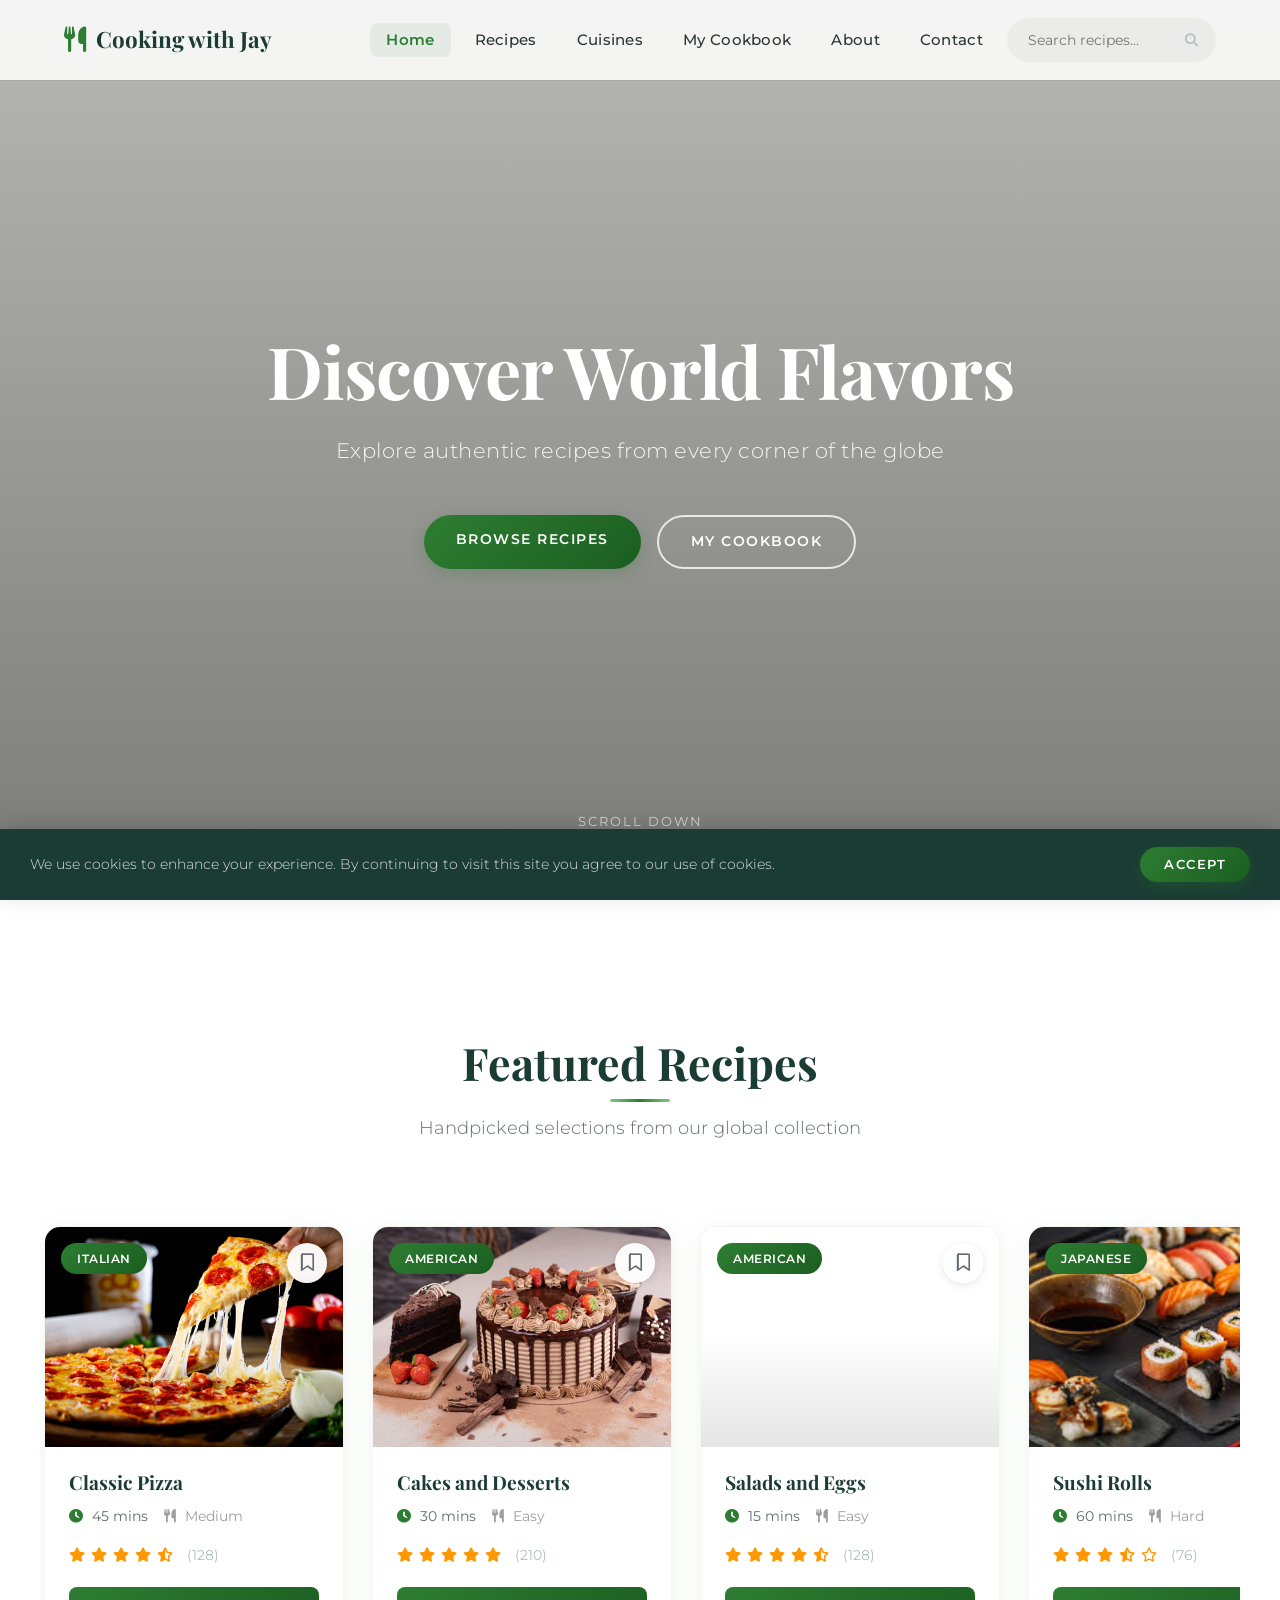
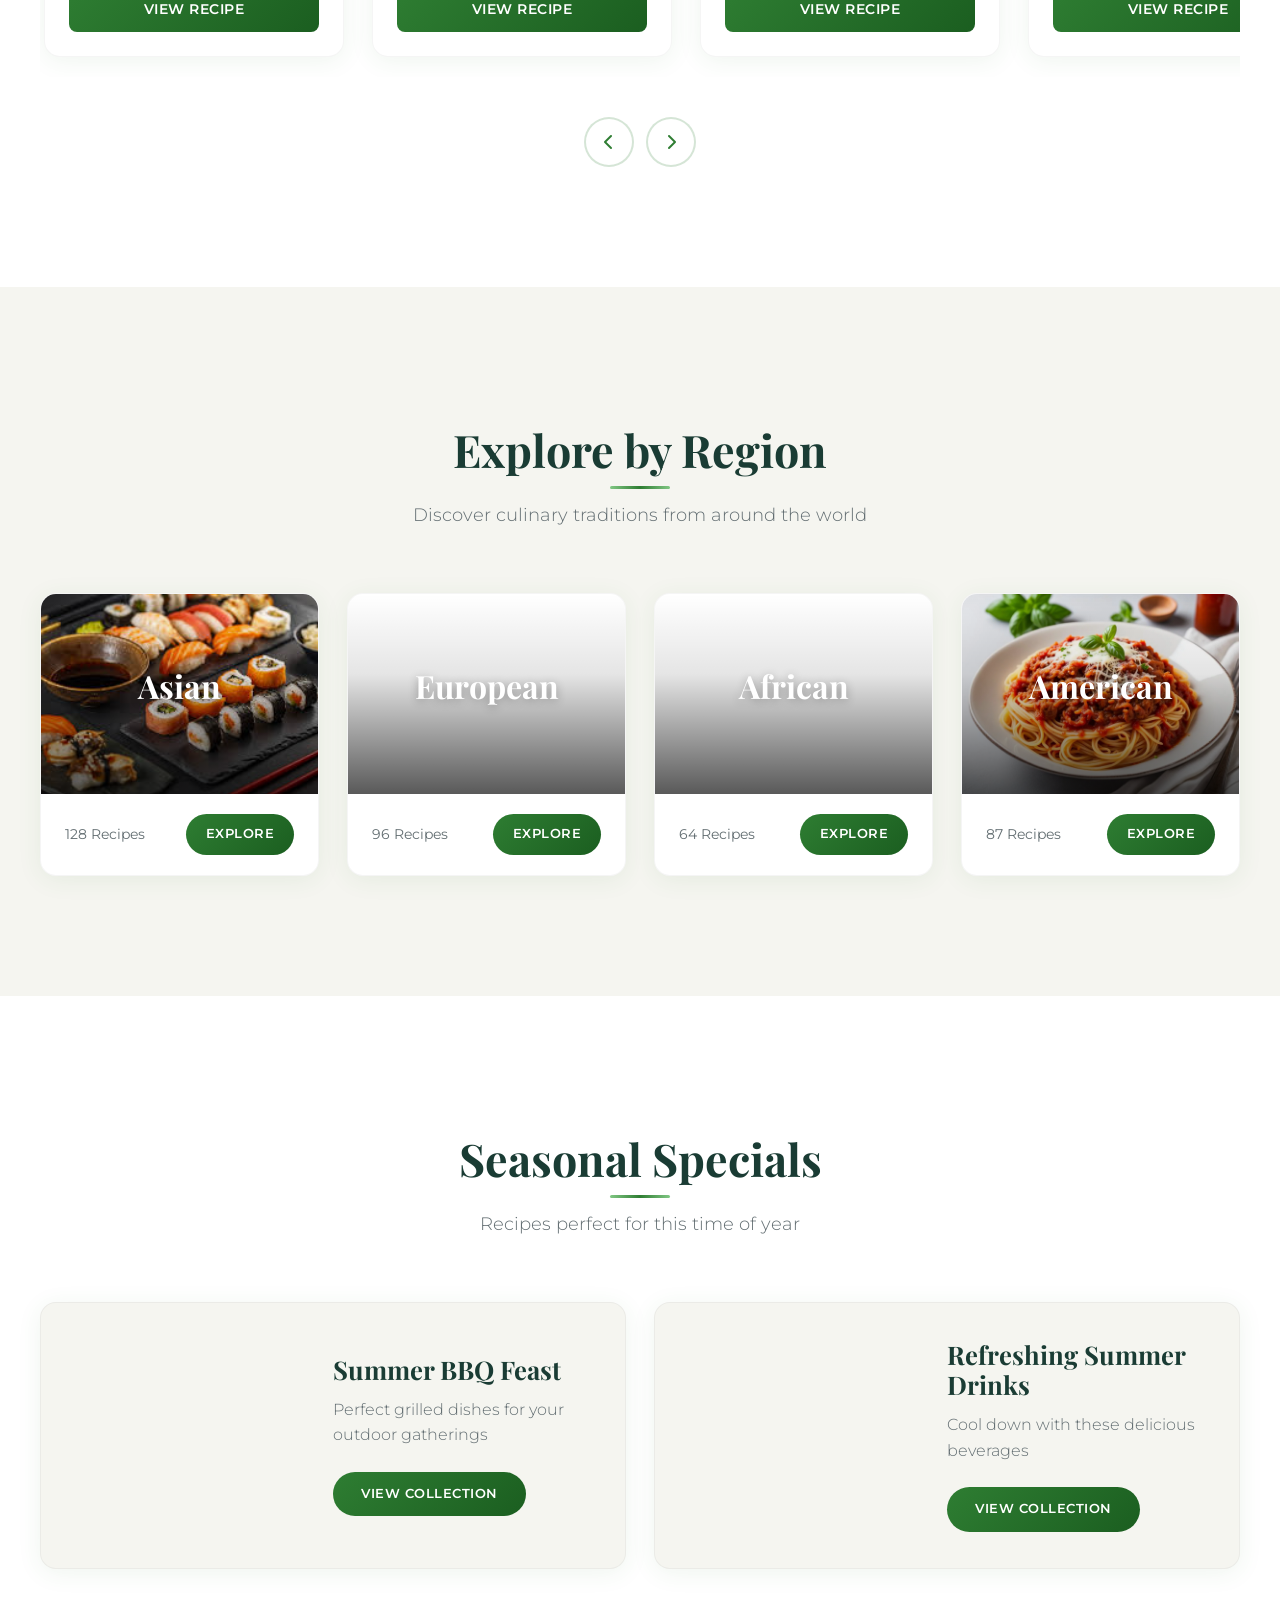
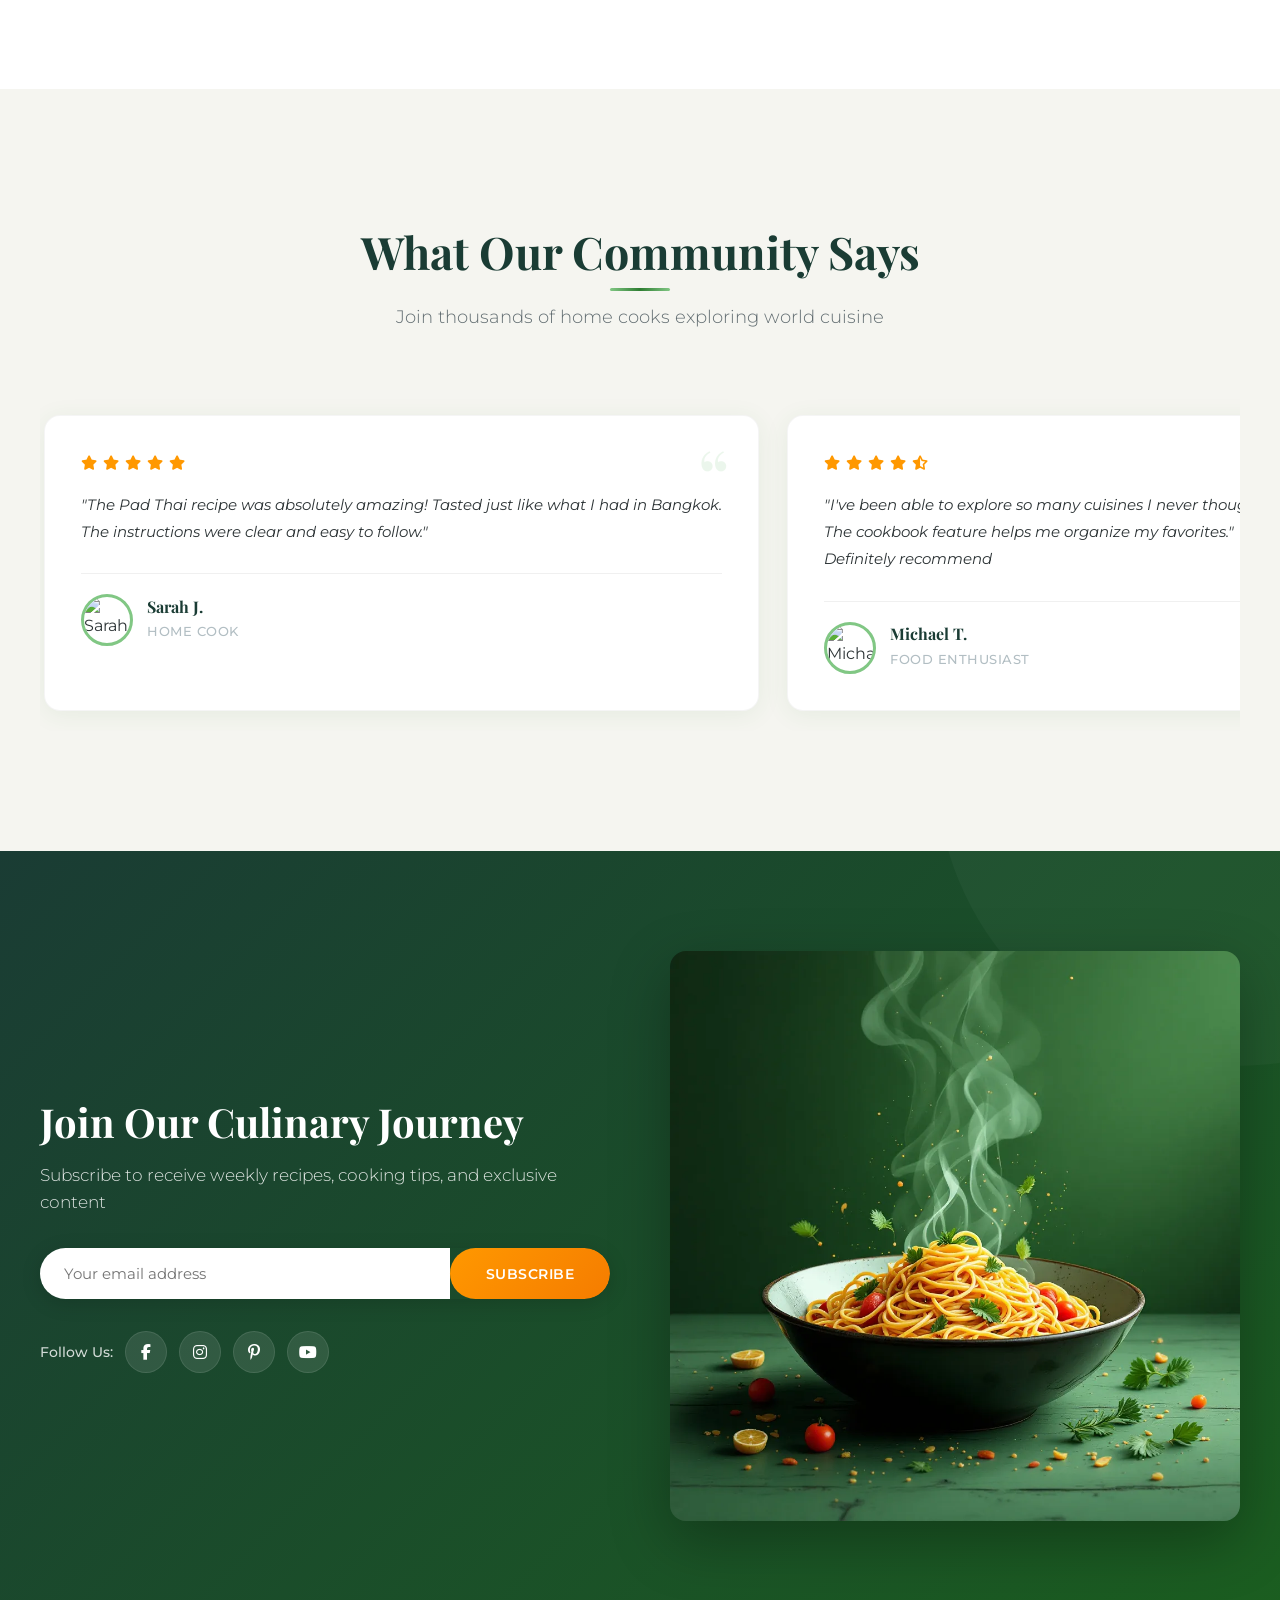
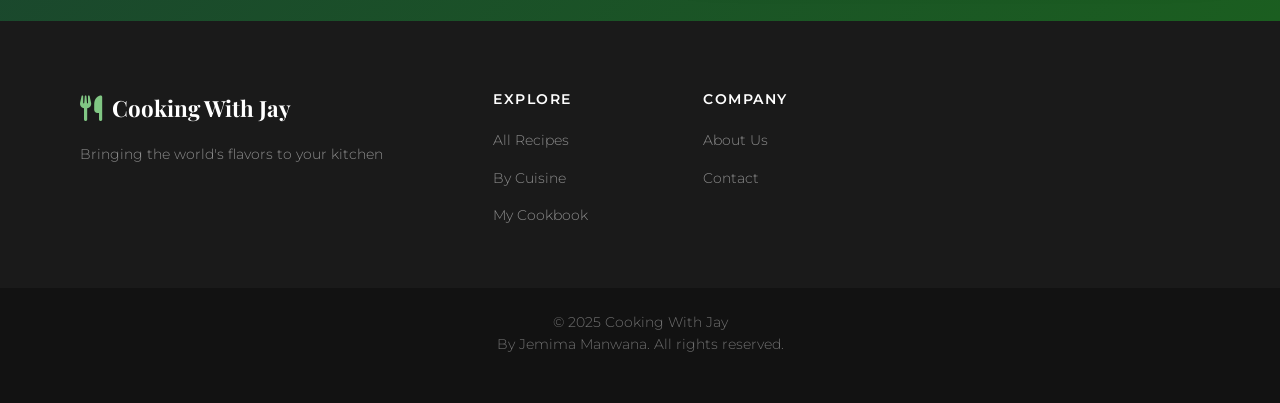
==== commit 1516ada3: "Add files via upload" ====
--- a/index.html
+++ b/index.html
@@ -3,7 +3,7 @@
 <head>
     <meta charset="UTF-8">
     <meta name="viewport" content="width=device-width, initial-scale=1.0">
-    <title>Global Cuisine Cookbook</title>
+    <title>Cooking with Jay | World Flavors in Your Kitchen</title>
     <link rel="stylesheet" href="homepage.css">
     <link rel="stylesheet" href="https://cdnjs.cloudflare.com/ajax/libs/font-awesome/6.4.0/css/all.min.css">
     <link href="https://fonts.googleapis.com/css2?family=Playfair+Display:wght@400;700&family=Montserrat:wght@300;400;600&display=swap" rel="stylesheet">
@@ -93,11 +93,10 @@
                         <i class="fas fa-star-half-alt"></i>
                         <span>(128)</span>
                     </div>
-                    <a href="recipe-detail.html" class="btn btn-recipe">View Recipe</a>
-                </div>
-            </div>
-
-        <!-- we stopped here--> 
+                    <a href="recipes.html" class="btn btn-recipe">View Recipe</a>
+                </div>
+            </div>
+
             <div class="recipe-card">
                 <div class="recipe-image" style="background-image: url('cake4.webp')">
                     <div class="recipe-tag">American</div>
@@ -117,7 +116,7 @@
                         <i class="fas fa-star"></i>
                         <span>(210)</span>
                     </div>
-                    <a href="recipe-detail.html" class="btn btn-recipe">View Recipe</a>
+                    <a href="recipes.html" class="btn btn-recipe">View Recipe</a>
                 </div>
             </div>
 
@@ -140,7 +139,7 @@
                         <i class="fas fa-star-half-alt"></i>
                         <span>(128)</span>
                     </div>
-                    <a href="recipe-detail.html" class="btn btn-recipe">View Recipe</a>
+                    <a href="recipes.html" class="btn btn-recipe">View Recipe</a>
                 </div>
             </div>
             <div class="recipe-card">
@@ -162,7 +161,7 @@
                         <i class="far fa-star"></i>
                         <span>(76)</span>
                     </div>
-                    <a href="recipe-detail.html" class="btn btn-recipe">View Recipe</a>
+                    <a href="recipes.html" class="btn btn-recipe">View Recipe</a>
                 </div>
             </div>
 
@@ -185,7 +184,7 @@
                         <i class="far fa-star"></i>
                         <span>(95)</span>
                     </div>
-                    <a href="recipe-detail.html" class="btn btn-recipe">View Recipe</a>
+                    <a href="recipes.html" class="btn btn-recipe">View Recipe</a>
                 </div>
             </div>
             <div class="recipe-card">
@@ -207,7 +206,7 @@
                         <i class="fas fa-star"></i>
                         <span>(210)</span>
                     </div>
-                    <a href="recipe-detail.html" class="btn btn-recipe">View Recipe</a>
+                    <a href="recipes.html" class="btn btn-recipe">View Recipe</a>
                 </div>
             </div>
             
@@ -281,7 +280,7 @@
                 <div class="seasonal-content">
                     <h3>Summer BBQ Feast</h3>
                     <p>Perfect grilled dishes for your outdoor gatherings</p>
-                    <a href="seasonal.html" class="btn btn-seasonal">View Collection</a>
+                    <a href="recipes.html" class="btn btn-seasonal">View Collection</a>
                 </div>
             </div>
             <div class="seasonal-card">
@@ -289,7 +288,7 @@
                 <div class="seasonal-content">
                     <h3>Refreshing Summer Drinks</h3>
                     <p>Cool down with these delicious beverages</p>
-                    <a href="seasonal.html" class="btn btn-seasonal">View Collection</a>
+                    <a href="recipes.html" class="btn btn-seasonal">View Collection</a>
                 </div>
             </div>
         </div>
@@ -402,17 +401,7 @@
                     <ul>
                         <li><a href="recipes.html">All Recipes</a></li>
                         <li><a href="cuisines.html">By Cuisine</a></li>
-                        <li><a href="ingredients.html">By Ingredient</a></li>
-                        <li><a href="dietary.html">Dietary Needs</a></li>
-                    </ul>
-                </div>
-                <div class="footer-column">
-                    <h4>Resources</h4>
-                    <ul>
-                        <li><a href="cooking-tips.html">Cooking Tips</a></li>
-                        <li><a href="conversion.html">Conversion Charts</a></li>
-                        <li><a href="glossary.html">Culinary Glossary</a></li>
-                        <li><a href="seasonal.html">Seasonal Guide</a></li>
+                        <li><a href="cookbook.html">My Cookbook</a></li>
                     </ul>
                 </div>
                 <div class="footer-column">
@@ -420,20 +409,13 @@
                     <ul>
                         <li><a href="about.html">About Us</a></li>
                         <li><a href="contact.html">Contact</a></li>
-                        <li><a href="blog.html">Blog</a></li>
-                        <li><a href="careers.html">Careers</a></li>
                     </ul>
                 </div>
             </div>
         </div>
         <div class="footer-bottom">
-            <div class="footer-legal">
-                <a href="privacy.html">Privacy Policy</a>
-                <a href="terms.html">Terms of Service</a>
-                <a href="cookies.html">Cookie Policy</a>
-            </div>
             <div class="footer-copyright">
-                <p>&copy; 2025 Cooking With Jay<br>By  Jemima Manwana. All rights reserved.</p>
+                <p>&copy; 2025 Cooking With Jay<br>By Jemima Manwana. All rights reserved.</p>
             </div>
         </div>
     </footer>
--- a/homepage.css
+++ b/homepage.css
@@ -1,3 +1,6 @@
+/* ============================================
+   COOKING WITH JAY - HOMEPAGE STYLES
+   ============================================ */
 
 /* Base Styles */
 :root {
@@ -7,18 +10,20 @@
     --secondary-color: #ff9800;
     --secondary-dark: #f57c00;
     --secondary-light: #ffb74d;
-    --text-color: #333;
-    --text-light: #666;
-    --text-lighter: #999;
-    --bg-color: #f9f9f9;
+    --accent: #1a3c34;
+    --text-color: #2d3436;
+    --text-light: #636e72;
+    --text-lighter: #b2bec3;
+    --bg-color: #f5f5f0;
     --bg-dark: #e0e0e0;
     --white: #ffffff;
     --black: #000000;
-    --shadow: 0 4px 6px rgba(0, 0, 0, 0.1);
-    --shadow-hover: 0 8px 15px rgba(0, 0, 0, 0.1);
-    --transition: all 0.3s ease;
-    --border-radius: 8px;
-    --border-radius-sm: 4px;
+    --shadow: 0 2px 20px rgba(0, 0, 0, 0.06);
+    --shadow-hover: 0 16px 40px rgba(0, 0, 0, 0.12);
+    --shadow-card: 0 4px 24px rgba(46, 125, 50, 0.08);
+    --transition: all 0.4s cubic-bezier(0.25, 0.46, 0.45, 0.94);
+    --border-radius: 16px;
+    --border-radius-sm: 8px;
     --font-heading: 'Playfair Display', serif;
     --font-body: 'Montserrat', sans-serif;
 }
@@ -39,6 +44,7 @@
     background-color: var(--bg-color);
     line-height: 1.6;
     overflow-x: hidden;
+    -webkit-font-smoothing: antialiased;
 }
 
 h1, h2, h3, h4, h5, h6 {
@@ -83,70 +89,95 @@
     padding: 0 20px;
 }
 
+/* Buttons */
 .btn {
     display: inline-block;
-    padding: 12px 24px;
-    border-radius: var(--border-radius);
+    padding: 14px 32px;
+    border-radius: 50px;
     font-weight: 600;
     text-align: center;
     text-transform: uppercase;
-    letter-spacing: 1px;
-    transition: var(--transition);
-    font-size: 0.9rem;
+    letter-spacing: 1.5px;
+    transition: var(--transition);
+    font-size: 0.85rem;
+    position: relative;
+    overflow: hidden;
+}
+
+.btn::before {
+    content: '';
+    position: absolute;
+    top: 0;
+    left: -100%;
+    width: 100%;
+    height: 100%;
+    background: linear-gradient(90deg, transparent, rgba(255,255,255,0.2), transparent);
+    transition: left 0.5s;
+}
+
+.btn:hover::before {
+    left: 100%;
 }
 
 .btn-primary {
-    background-color: var(--primary-color);
-    color: var(--white);
+    background: linear-gradient(135deg, var(--primary-color), var(--primary-dark));
+    color: var(--white);
+    box-shadow: 0 4px 15px rgba(46, 125, 50, 0.3);
 }
 
 .btn-primary:hover {
-    background-color: var(--primary-dark);
+    box-shadow: 0 8px 25px rgba(46, 125, 50, 0.4);
+    transform: translateY(-3px);
+}
+
+.btn-secondary {
+    background-color: transparent;
+    color: var(--white);
+    border: 2px solid rgba(255, 255, 255, 0.8);
+    backdrop-filter: blur(4px);
+}
+
+.btn-secondary:hover {
+    background-color: var(--white);
+    color: var(--primary-dark);
+    border-color: var(--white);
     box-shadow: var(--shadow-hover);
-    transform: translateY(-2px);
-}
-
-.btn-secondary {
-    background-color: var(--primary-color);
-    color: var(--white);
-    border: 2px solid var(--primary-color);
-}
-
-.btn-secondary:hover {
-    background-color: var(--primary-color);
-    color: var(--white);
-    box-shadow: var(--shadow-hover);
-    transform: translateY(-2px);
-}
-
+    transform: translateY(-3px);
+}
+
+/* Section Headers */
 .section-header {
     text-align: center;
-    margin-bottom: 3rem;
+    margin-bottom: 4rem;
+    padding-top: 1rem;
 }
 
 .section-header h2 {
-    font-size: 2.5rem;
-    color: var(--primary-dark);
+    font-size: 2.8rem;
+    color: var(--accent);
     position: relative;
     display: inline-block;
+    margin-bottom: 1.5rem;
 }
 
 .section-header h2::after {
     content: '';
     position: absolute;
-    bottom: -10px;
+    bottom: -12px;
     left: 50%;
     transform: translateX(-50%);
-    width: 80px;
+    width: 60px;
     height: 3px;
-    background-color: var(--primary-color);
+    background: linear-gradient(90deg, var(--primary-light), var(--primary-color), var(--primary-light));
+    border-radius: 3px;
 }
 
 .section-header p {
     color: var(--text-light);
     font-size: 1.1rem;
-    max-width: 700px;
+    max-width: 600px;
     margin: 0 auto;
+    font-weight: 300;
 }
 
 /* Preloader */
@@ -174,27 +205,19 @@
 }
 
 .spinner-circle {
-    width: 20px;
-    height: 20px;
+    width: 14px;
+    height: 14px;
     border-radius: 50%;
     background-color: var(--primary-color);
     animation: bounce 1.4s infinite ease-in-out;
 }
 
-.spinner-circle:nth-child(1) {
-    animation-delay: -0.32s;
-}
-
-.spinner-circle:nth-child(2) {
-    animation-delay: -0.16s;
-}
+.spinner-circle:nth-child(1) { animation-delay: -0.32s; }
+.spinner-circle:nth-child(2) { animation-delay: -0.16s; }
 
 @keyframes bounce {
-    0%, 80%, 100% { 
-        transform: scale(0);
-    } 40% { 
-        transform: scale(1);
-    }
+    0%, 80%, 100% { transform: scale(0); }
+    40% { transform: scale(1); }
 }
 
 /* Navigation */
@@ -203,17 +226,19 @@
     top: 0;
     left: 0;
     width: 100%;
-    padding: 20px 0;
-    background-color: var(--white);
-    box-shadow: 0 2px 10px rgba(0, 0, 0, 0.1);
+    padding: 18px 0;
+    background: rgba(255, 255, 255, 0.85);
+    backdrop-filter: blur(20px);
+    -webkit-backdrop-filter: blur(20px);
+    box-shadow: 0 1px 0 rgba(0, 0, 0, 0.05);
     z-index: 1000;
     transition: var(--transition);
 }
 
 .navbar.scrolled {
-    padding: 15px 0;
-    background-color: rgba(255, 255, 255, 0.95);
-    backdrop-filter: blur(10px);
+    padding: 12px 0;
+    background: rgba(255, 255, 255, 0.95);
+    box-shadow: 0 4px 30px rgba(0, 0, 0, 0.08);
 }
 
 .navbar-container {
@@ -222,26 +247,28 @@
     align-items: center;
     max-width: 1200px;
     margin: 0 auto;
-    padding: 0 20px;
+    padding: 0 24px;
 }
 
 .logo {
     display: flex;
     align-items: center;
-    font-size: 1.5rem;
+    font-size: 1.4rem;
     font-weight: 700;
-    color: var(--primary-dark);
+    color: var(--accent);
+    font-family: var(--font-heading);
 }
 
 .logo i {
     margin-right: 10px;
-    font-size: 1.8rem;
+    font-size: 1.6rem;
+    color: var(--primary-color);
 }
 
 .nav-menu {
     display: flex;
     align-items: center;
-    gap: 30px;
+    gap: 8px;
 }
 
 .nav-item {
@@ -249,58 +276,59 @@
 }
 
 .nav-link {
-    font-weight: 600;
-    font-size: 1rem;
+    font-weight: 500;
+    font-size: 0.92rem;
     color: var(--text-color);
-    padding: 5px 0;
+    padding: 8px 16px;
     position: relative;
-}
-
-.nav-link::after {
-    content: '';
-    position: absolute;
-    bottom: 0;
-    left: 0;
-    width: 0;
-    height: 2px;
-    background-color: var(--primary-color);
-    transition: var(--transition);
-}
-
-.nav-link:hover::after,
-.nav-link.active::after {
-    width: 100%;
+    border-radius: 8px;
+    letter-spacing: 0.3px;
+}
+
+.nav-link:hover {
+    color: var(--primary-color);
+    background: rgba(46, 125, 50, 0.06);
 }
 
 .nav-link.active {
     color: var(--primary-color);
+    background: rgba(46, 125, 50, 0.08);
+    font-weight: 600;
+}
+
+.nav-link::after {
+    display: none;
 }
 
 .search-container {
     display: flex;
     align-items: center;
-    background-color: var(--bg-color);
-    border-radius: var(--border-radius);
-    padding: 5px 10px;
-    transition: var(--transition);
+    background-color: rgba(0, 0, 0, 0.04);
+    border-radius: 50px;
+    padding: 4px 12px;
+    transition: var(--transition);
+    border: 1px solid transparent;
 }
 
 .search-container:focus-within {
-    box-shadow: 0 0 0 2px var(--primary-light);
+    background: var(--white);
+    border-color: var(--primary-light);
+    box-shadow: 0 0 0 3px rgba(46, 125, 50, 0.1);
 }
 
 .search-input {
     border: none;
     background: transparent;
     padding: 8px;
-    width: 180px;
+    width: 160px;
     font-family: var(--font-body);
     color: var(--text-color);
     outline: none;
+    font-size: 0.9rem;
 }
 
 .search-btn {
-    color: var(--text-light);
+    color: var(--text-lighter);
     padding: 5px;
 }
 
@@ -312,21 +340,22 @@
     display: none;
     flex-direction: column;
     justify-content: space-between;
-    width: 30px;
-    height: 21px;
+    width: 28px;
+    height: 20px;
     cursor: pointer;
     z-index: 1001;
 }
 
 .bar {
     width: 100%;
-    height: 3px;
-    background-color: var(--primary-dark);
-    transition: var(--transition);
+    height: 2.5px;
+    background-color: var(--accent);
+    transition: var(--transition);
+    border-radius: 2px;
 }
 
 .menu-toggle.active .bar:nth-child(1) {
-    transform: translateY(9px) rotate(45deg);
+    transform: translateY(8.75px) rotate(45deg);
 }
 
 .menu-toggle.active .bar:nth-child(2) {
@@ -334,14 +363,14 @@
 }
 
 .menu-toggle.active .bar:nth-child(3) {
-    transform: translateY(-9px) rotate(-45deg);
+    transform: translateY(-8.75px) rotate(-45deg);
 }
 
 /* Hero Section */
 .hero {
     height: 100vh;
     min-height: 700px;
-    background: linear-gradient(rgba(0, 0, 0, 0.5), rgba(0, 0, 0, 0.5)), 
+    background: linear-gradient(to bottom, rgba(0, 0, 0, 0.25) 0%, rgba(0, 0, 0, 0.5) 100%),
                 url('https://images.unsplash.com/photo-1490645935967-10de6ba17061?ixlib=rb-1.2.1&auto=format&fit=crop&w=1350&q=80') no-repeat center center/cover;
     color: var(--white);
     display: flex;
@@ -350,31 +379,34 @@
     align-items: center;
     text-align: center;
     padding: 0 20px;
-    margin-top: -80px;
     position: relative;
 }
 
 .hero-content {
-    max-width: 800px;
+    max-width: 750px;
     z-index: 1;
     animation: fadeInUp 1s ease;
 }
 
 .hero-title {
-    font-size: 4rem;
-    margin-bottom: 20px;
-    text-shadow: 2px 2px 4px rgba(0, 0, 0, 0.5);
+    font-size: 4.5rem;
+    margin-bottom: 24px;
+    font-weight: 700;
+    line-height: 1.1;
+    letter-spacing: -1px;
 }
 
 .hero-subtitle {
-    font-size: 1.5rem;
-    margin-bottom: 40px;
-    text-shadow: 1px 1px 2px rgba(0, 0, 0, 0.5);
+    font-size: 1.3rem;
+    margin-bottom: 48px;
+    font-weight: 300;
+    opacity: 0.9;
+    letter-spacing: 0.5px;
 }
 
 .hero-buttons {
     display: flex;
-    gap: 20px;
+    gap: 16px;
     justify-content: center;
 }
 
@@ -387,45 +419,49 @@
     flex-direction: column;
     align-items: center;
     color: var(--white);
-    font-size: 0.9rem;
+    font-size: 0.8rem;
     cursor: pointer;
-    animation: bounce 2s infinite;
+    opacity: 0.7;
+    letter-spacing: 2px;
+    text-transform: uppercase;
+    animation: floatUpDown 3s infinite ease-in-out;
 }
 
 .hero-scroll i {
-    font-size: 1.5rem;
-    margin-top: 5px;
+    font-size: 1.2rem;
+    margin-top: 8px;
+}
+
+@keyframes floatUpDown {
+    0%, 100% { transform: translateX(-50%) translateY(0); }
+    50% { transform: translateX(-50%) translateY(-8px); }
 }
 
 @keyframes fadeInUp {
-    from {
-        opacity: 0;
-        transform: translateY(20px);
-    }
-    to {
-        opacity: 1;
-        transform: translateY(0);
-    }
+    from { opacity: 0; transform: translateY(30px); }
+    to { opacity: 1; transform: translateY(0); }
 }
 
 /* Featured Recipes */
 .featured-recipes {
-    padding: 100px 30px;
+    padding: 120px 40px;
     background-color: var(--white);
+    max-width: 100%;
+    overflow: hidden;
 }
 
 .recipe-carousel {
     display: flex;
-    gap: 30px;
+    gap: 28px;
     overflow-x: auto;
-    padding: 20px 0;
+    padding: 20px 4px;
     scroll-behavior: smooth;
-    scrollbar-width: none; /* Firefox */
-    -ms-overflow-style: none; /* IE and Edge */
+    scrollbar-width: none;
+    -ms-overflow-style: none;
 }
 
 .recipe-carousel::-webkit-scrollbar {
-    display: none; /* Chrome, Safari, Opera */
+    display: none;
 }
 
 .recipe-card {
@@ -433,53 +469,72 @@
     background-color: var(--white);
     border-radius: var(--border-radius);
     overflow: hidden;
-    box-shadow: var(--shadow);
+    box-shadow: var(--shadow-card);
     transition: var(--transition);
     flex-shrink: 0;
+    border: 1px solid rgba(0, 0, 0, 0.04);
 }
 
 .recipe-card:hover {
-    transform: translateY(-10px);
+    transform: translateY(-12px);
     box-shadow: var(--shadow-hover);
 }
 
 .recipe-image {
-    height: 200px;
+    height: 220px;
     background-size: cover;
     background-position: center;
     position: relative;
+    overflow: hidden;
+}
+
+.recipe-image::after {
+    content: '';
+    position: absolute;
+    bottom: 0;
+    left: 0;
+    right: 0;
+    height: 50%;
+    background: linear-gradient(transparent, rgba(0, 0, 0, 0.1));
 }
 
 .recipe-tag {
     position: absolute;
-    top: 15px;
-    left: 15px;
-    background-color: var(--primary-color);
-    color: var(--white);
-    padding: 5px 15px;
-    border-radius: var(--border-radius);
-    font-size: 0.8rem;
+    top: 16px;
+    left: 16px;
+    background: linear-gradient(135deg, var(--primary-color), var(--primary-dark));
+    color: var(--white);
+    padding: 6px 16px;
+    border-radius: 50px;
+    font-size: 0.75rem;
     font-weight: 600;
+    letter-spacing: 0.5px;
+    text-transform: uppercase;
+    z-index: 1;
 }
 
 .save-recipe {
     position: absolute;
-    top: 15px;
-    right: 15px;
+    top: 16px;
+    right: 16px;
     width: 40px;
     height: 40px;
-    background-color: rgba(255, 255, 255, 0.9);
+    background: rgba(255, 255, 255, 0.95);
+    backdrop-filter: blur(8px);
     border-radius: 50%;
     display: flex;
     justify-content: center;
     align-items: center;
-    color: var(--text-color);
-    font-size: 1.2rem;
-    transition: var(--transition);
+    color: var(--text-light);
+    font-size: 1.1rem;
+    transition: var(--transition);
+    z-index: 1;
+    box-shadow: 0 2px 8px rgba(0, 0, 0, 0.1);
 }
 
 .save-recipe:hover, .save-recipe.saved {
     color: var(--primary-color);
+    transform: scale(1.1);
 }
 
 .save-recipe.saved i {
@@ -487,20 +542,20 @@
 }
 
 .recipe-info {
-    padding: 20px;
+    padding: 24px;
 }
 
 .recipe-info h3 {
-    font-size: 1.3rem;
-    margin-bottom: 10px;
-    color: var(--primary-dark);
+    font-size: 1.2rem;
+    margin-bottom: 12px;
+    color: var(--accent);
 }
 
 .recipe-meta {
     display: flex;
-    gap: 15px;
-    margin-bottom: 15px;
-    font-size: 0.9rem;
+    gap: 16px;
+    margin-bottom: 16px;
+    font-size: 0.85rem;
     color: var(--text-light);
 }
 
@@ -512,39 +567,43 @@
 .recipe-rating {
     margin-bottom: 20px;
     color: var(--secondary-color);
+    font-size: 0.9rem;
 }
 
 .recipe-rating i {
-    margin-right: 3px;
+    margin-right: 2px;
 }
 
 .recipe-rating span {
-    color: var(--text-light);
-    font-size: 0.9rem;
-    margin-left: 10px;
+    color: var(--text-lighter);
+    font-size: 0.85rem;
+    margin-left: 8px;
 }
 
 .btn-recipe {
     display: block;
     width: 100%;
-    padding: 10px;
-    background-color: var(--primary-color);
+    padding: 12px;
+    background: linear-gradient(135deg, var(--primary-color), var(--primary-dark));
     color: var(--white);
     border-radius: var(--border-radius-sm);
-    font-size: 0.9rem;
+    font-size: 0.85rem;
     font-weight: 600;
     text-align: center;
+    letter-spacing: 0.5px;
+    text-transform: uppercase;
 }
 
 .btn-recipe:hover {
-    background-color: var(--primary-dark);
+    box-shadow: 0 4px 12px rgba(46, 125, 50, 0.3);
+    transform: translateY(-2px);
 }
 
 .carousel-controls {
     display: flex;
     justify-content: center;
-    gap: 15px;
-    margin-top: 30px;
+    gap: 12px;
+    margin-top: 40px;
 }
 
 .carousel-prev, .carousel-next {
@@ -553,8 +612,8 @@
     border-radius: 50%;
     background-color: var(--white);
     color: var(--primary-color);
-    border: 2px solid var(--primary-color);
-    font-size: 1.2rem;
+    border: 2px solid rgba(46, 125, 50, 0.2);
+    font-size: 1rem;
     display: flex;
     justify-content: center;
     align-items: center;
@@ -562,32 +621,37 @@
 }
 
 .carousel-prev:hover, .carousel-next:hover {
-    background-color: var(--primary-color);
-    color: var(--white);
+    background: linear-gradient(135deg, var(--primary-color), var(--primary-dark));
+    color: var(--white);
+    border-color: var(--primary-color);
+    box-shadow: 0 4px 12px rgba(46, 125, 50, 0.25);
 }
 
 /* Popular Cuisines */
 .popular-cuisines {
-    padding: 100px 20px;
+    padding: 120px 40px;
     background-color: var(--bg-color);
 }
 
 .cuisine-grid {
     display: grid;
-    grid-template-columns: repeat(auto-fit, minmax(250px, 1fr));
-    gap: 30px;
+    grid-template-columns: repeat(auto-fit, minmax(260px, 1fr));
+    gap: 28px;
+    max-width: 1200px;
+    margin: 0 auto;
 }
 
 .cuisine-card {
     background-color: var(--white);
     border-radius: var(--border-radius);
     overflow: hidden;
-    box-shadow: var(--shadow);
-    transition: var(--transition);
+    box-shadow: var(--shadow-card);
+    transition: var(--transition);
+    border: 1px solid rgba(0, 0, 0, 0.04);
 }
 
 .cuisine-card:hover {
-    transform: translateY(-5px);
+    transform: translateY(-8px);
     box-shadow: var(--shadow-hover);
 }
 
@@ -607,12 +671,12 @@
     left: 0;
     width: 100%;
     height: 100%;
-    background-color: rgba(0, 0, 0, 0.4);
+    background: linear-gradient(to top, rgba(0, 0, 0, 0.65) 0%, rgba(0, 0, 0, 0.1) 60%, transparent 100%);
     transition: var(--transition);
 }
 
 .cuisine-card:hover .cuisine-overlay {
-    background-color: rgba(0, 0, 0, 0.2);
+    background: linear-gradient(to top, rgba(0, 0, 0, 0.5) 0%, rgba(0, 0, 0, 0.05) 60%, transparent 100%);
 }
 
 .cuisine-image h3 {
@@ -620,11 +684,11 @@
     font-size: 2rem;
     position: relative;
     z-index: 1;
-    text-shadow: 2px 2px 4px rgba(0, 0, 0, 0.5);
+    text-shadow: 0 2px 10px rgba(0, 0, 0, 0.3);
 }
 
 .cuisine-stats {
-    padding: 20px;
+    padding: 20px 24px;
     display: flex;
     justify-content: space-between;
     align-items: center;
@@ -636,28 +700,33 @@
 }
 
 .btn-cuisine {
-    padding: 12px 18px;
-    background-color: var(--primary-color);
-    color: var(--white);
-    border-radius: var(--border-radius-sm);
-    font-size: 0.9rem;
+    padding: 10px 20px;
+    background: linear-gradient(135deg, var(--primary-color), var(--primary-dark));
+    color: var(--white);
+    border-radius: 50px;
+    font-size: 0.8rem;
     font-weight: 600;
+    letter-spacing: 0.5px;
+    text-transform: uppercase;
 }
 
 .btn-cuisine:hover {
-    background-color: var(--primary-dark);
+    box-shadow: 0 4px 12px rgba(46, 125, 50, 0.3);
+    transform: translateY(-2px);
 }
 
 /* Seasonal Specials */
 .seasonal-specials {
-    padding: 100px 170px;
+    padding: 120px 40px;
     background-color: var(--white);
 }
 
 .seasonal-grid {
     display: grid;
     grid-template-columns: repeat(auto-fit, minmax(400px, 1fr));
-    gap: 30px;
+    gap: 28px;
+    max-width: 1200px;
+    margin: 0 auto;
 }
 
 .seasonal-card {
@@ -665,70 +734,76 @@
     background-color: var(--bg-color);
     border-radius: var(--border-radius);
     overflow: hidden;
-    box-shadow: var(--shadow);
-    transition: var(--transition);
+    box-shadow: var(--shadow-card);
+    transition: var(--transition);
+    border: 1px solid rgba(0, 0, 0, 0.04);
 }
 
 .seasonal-card:hover {
-    transform: translateY(-5px);
+    transform: translateY(-6px);
     box-shadow: var(--shadow-hover);
 }
 
 .seasonal-image {
     flex: 1;
-    min-height: 250px;
+    min-height: 260px;
     background-size: cover;
     background-position: center;
-    height:fit-content;
 }
 
 .seasonal-content {
     flex: 1;
-    padding: 30px;
+    padding: 36px;
     display: flex;
     flex-direction: column;
     justify-content: center;
 }
 
 .seasonal-content h3 {
-    font-size: 1.8rem;
-    color: var(--primary-dark);
-    margin-bottom: 15px;
+    font-size: 1.6rem;
+    color: var(--accent);
+    margin-bottom: 12px;
 }
 
 .seasonal-content p {
     color: var(--text-light);
-    margin-bottom: 20px;
+    margin-bottom: 24px;
+    font-weight: 300;
 }
 
 .btn-seasonal {
     align-self: flex-start;
-    padding: 10px 20px;
-    background-color: var(--primary-color);
-    color: var(--white);
-    border-radius: var(--border-radius-sm);
-    font-size: 0.9rem;
+    padding: 12px 28px;
+    background: linear-gradient(135deg, var(--primary-color), var(--primary-dark));
+    color: var(--white);
+    border-radius: 50px;
+    font-size: 0.8rem;
     font-weight: 600;
+    letter-spacing: 0.5px;
+    text-transform: uppercase;
 }
 
 .btn-seasonal:hover {
-    background-color: var(--primary-dark);
+    box-shadow: 0 4px 12px rgba(46, 125, 50, 0.3);
+    transform: translateY(-2px);
 }
 
 /* Testimonials */
 .testimonials {
-    padding: 100px 0;
+    padding: 120px 40px;
     background-color: var(--bg-color);
 }
 
 .testimonial-slider {
     display: flex;
-    gap: 30px;
+    gap: 28px;
     overflow-x: auto;
-    padding: 20px 0;
+    padding: 20px 4px;
     scroll-behavior: smooth;
     scrollbar-width: none;
     -ms-overflow-style: none;
+    max-width: 1200px;
+    margin: 0 auto;
 }
 
 .testimonial-slider::-webkit-scrollbar {
@@ -736,82 +811,109 @@
 }
 
 .testimonial-card {
-    min-width: 350px;
+    min-width: 380px;
     background-color: var(--white);
     border-radius: var(--border-radius);
-    padding: 30px;
-    box-shadow: var(--shadow);
+    padding: 36px;
+    box-shadow: var(--shadow-card);
     transition: var(--transition);
     flex-shrink: 0;
+    border: 1px solid rgba(0, 0, 0, 0.04);
+    position: relative;
+}
+
+.testimonial-card::before {
+    content: '\201C';
+    position: absolute;
+    top: 20px;
+    right: 28px;
+    font-size: 5rem;
+    font-family: var(--font-heading);
+    color: var(--primary-light);
+    opacity: 0.15;
+    line-height: 1;
 }
 
 .testimonial-card:hover {
-    transform: translateY(-5px);
+    transform: translateY(-6px);
     box-shadow: var(--shadow-hover);
 }
 
 .testimonial-content {
-    margin-bottom: 30px;
+    margin-bottom: 28px;
 }
 
 .testimonial-rating {
     color: var(--secondary-color);
-    margin-bottom: 15px;
+    margin-bottom: 16px;
+    font-size: 0.9rem;
+}
+
+.testimonial-rating i {
+    margin-right: 2px;
 }
 
 .testimonial-content p {
     font-style: italic;
     color: var(--text-color);
     position: relative;
+    line-height: 1.8;
+    font-size: 0.95rem;
 }
 
 .testimonial-content p::before,
 .testimonial-content p::after {
-    content: '"';
-    font-size: 2rem;
-    color: var(--primary-light);
-    opacity: 0.5;
-    position: absolute;
-}
-
-.testimonial-content p::before {
-    top: -15px;
-    left: -10px;
-}
-
-.testimonial-content p::after {
-    bottom: -25px;
-    right: -10px;
+    display: none;
 }
 
 .testimonial-author {
     display: flex;
     align-items: center;
-    gap: 15px;
+    gap: 14px;
+    padding-top: 20px;
+    border-top: 1px solid rgba(0, 0, 0, 0.06);
 }
 
 .testimonial-author img {
-    width: 60px;
-    height: 60px;
+    width: 52px;
+    height: 52px;
     border-radius: 50%;
     object-fit: cover;
+    border: 3px solid var(--primary-light);
 }
 
 .testimonial-author h4 {
-    font-size: 1.1rem;
-    margin-bottom: 5px;
+    font-size: 1rem;
+    margin-bottom: 2px;
+    color: var(--accent);
 }
 
 .testimonial-author span {
-    font-size: 0.9rem;
-    color: var(--text-light);
+    font-size: 0.8rem;
+    color: var(--text-lighter);
+    font-weight: 500;
+    text-transform: uppercase;
+    letter-spacing: 0.5px;
 }
 
 /* Newsletter */
 .newsletter {
-    padding: 80px 0;
-    background-color: var(--primary-dark);
-    color: var(--white);
+    padding: 100px 40px;
+    background: linear-gradient(135deg, var(--accent) 0%, var(--primary-dark) 100%);
+    color: var(--white);
+    position: relative;
+    overflow: hidden;
+}
+
+.newsletter::before {
+    content: '';
+    position: absolute;
+    top: -50%;
+    right: -20%;
+    width: 600px;
+    height: 600px;
+    border-radius: 50%;
+    background: rgba(255, 255, 255, 0.03);
 }
 
 .newsletter-container {
@@ -819,8 +921,9 @@
     align-items: center;
     max-width: 1200px;
     margin: 0 auto;
-    padding: 0 20px;
-    gap: 50px;
+    gap: 60px;
+    position: relative;
+    z-index: 1;
 }
 
 .newsletter-content {
@@ -829,104 +932,114 @@
 
 .newsletter-content h2 {
     font-size: 2.5rem;
-    margin-bottom: 20px;
+    margin-bottom: 16px;
+    line-height: 1.2;
 }
 
 .newsletter-content p {
-    margin-bottom: 30px;
-    font-size: 1.1rem;
-    opacity: 0.9;
+    margin-bottom: 32px;
+    font-size: 1.05rem;
+    opacity: 0.85;
+    font-weight: 300;
 }
 
 .newsletter-form {
     display: flex;
-    margin-bottom: 30px;
+    margin-bottom: 32px;
+    border-radius: 50px;
+    overflow: hidden;
+    box-shadow: 0 4px 20px rgba(0, 0, 0, 0.15);
 }
 
 .newsletter-form input {
     flex: 1;
-    padding: 15px;
+    padding: 16px 24px;
     border: none;
-    border-radius: var(--border-radius-sm) 0 0 var(--border-radius-sm);
     font-family: var(--font-body);
+    font-size: 0.95rem;
+    outline: none;
+}
+
+.btn-subscribe {
+    padding: 16px 36px;
+    background: linear-gradient(135deg, var(--secondary-color), var(--secondary-dark));
+    color: var(--white);
+    font-weight: 600;
+    transition: var(--transition);
+    border: none;
+    font-size: 0.85rem;
+    letter-spacing: 0.5px;
+    text-transform: uppercase;
+}
+
+.btn-subscribe:hover {
+    background: linear-gradient(135deg, var(--secondary-dark), #c56e00);
+}
+
+.newsletter-social {
+    display: flex;
+    align-items: center;
+    gap: 12px;
+}
+
+.newsletter-social span {
+    font-weight: 500;
+    font-size: 0.9rem;
+    opacity: 0.8;
+}
+
+.newsletter-social a {
+    display: flex;
+    justify-content: center;
+    align-items: center;
+    width: 42px;
+    height: 42px;
+    background: rgba(255, 255, 255, 0.1);
+    border-radius: 50%;
+    color: var(--white);
     font-size: 1rem;
-    outline: none;
-}
-
-.btn-subscribe {
-    padding: 15px 30px;
-    background-color: var(--secondary-color);
-    color: var(--white);
-    border-radius: 0 var(--border-radius-sm) var(--border-radius-sm) 0;
-    font-weight: 600;
-    transition: var(--transition);
-}
-
-.btn-subscribe:hover {
-    background-color: var(--secondary-dark);
-}
-
-.newsletter-social {
-    display: flex;
-    align-items: center;
-    gap: 15px;
-}
-
-.newsletter-social span {
-    font-weight: 600;
-}
-
-.newsletter-social a {
-    display: flex;
-    justify-content: center;
-    align-items: center;
-    width: 40px;
-    height: 40px;
-    background-color: rgba(255, 255, 255, 0.1);
-    border-radius: 50%;
-    color: var(--white);
-    font-size: 1.1rem;
-    transition: var(--transition);
+    transition: var(--transition);
+    border: 1px solid rgba(255, 255, 255, 0.1);
 }
 
 .newsletter-social a:hover {
-    background-color: var(--white);
+    background: var(--white);
     color: var(--primary-dark);
+    transform: translateY(-3px);
 }
 
 .newsletter-image {
     flex: 1;
     border-radius: var(--border-radius);
     overflow: hidden;
-    box-shadow: var(--shadow-hover);
-    
+    box-shadow: 0 20px 60px rgba(0, 0, 0, 0.3);
 }
 
 .newsletter-image img {
-    width: max-width;
-    height: 60%;
+    width: 100%;
+    height: auto;
     display: block;
-    transition: transform 0.5s ease;
+    transition: transform 0.6s ease;
 }
 
 .newsletter-image:hover img {
-    transform: scale(1.05);
+    transform: scale(1.04);
 }
 
 /* Footer */
 .footer {
-    background-color: #222;
-    color: var(--white);
-    padding: 60px 0 0;
+    background-color: #1a1a1a;
+    color: var(--white);
+    padding: 70px 0 0;
 }
 
 .footer-container {
     display: flex;
     flex-wrap: wrap;
-    gap: 50px;
+    gap: 60px;
     max-width: 1200px;
     margin: 0 auto;
-    padding: 0 20px;
+    padding: 0 40px;
 }
 
 .footer-logo {
@@ -937,28 +1050,30 @@
 .footer-logo a {
     display: flex;
     align-items: center;
-    font-size: 1.5rem;
+    font-size: 1.4rem;
     font-weight: 700;
-    margin-bottom: 20px;
-    color: var(--white);
+    margin-bottom: 16px;
+    color: var(--white);
+    font-family: var(--font-heading);
 }
 
 .footer-logo i {
     margin-right: 10px;
-    font-size: 1.8rem;
+    font-size: 1.6rem;
     color: var(--primary-light);
 }
 
 .footer-logo p {
-    opacity: 0.7;
-    font-size: 0.95rem;
+    opacity: 0.5;
+    font-size: 0.9rem;
+    font-weight: 300;
 }
 
 .footer-links {
     flex: 2;
     display: flex;
     flex-wrap: wrap;
-    gap: 50px;
+    gap: 60px;
 }
 
 .footer-column {
@@ -966,68 +1081,45 @@
 }
 
 .footer-column h4 {
-    font-size: 1.2rem;
+    font-size: 0.85rem;
     margin-bottom: 20px;
     color: var(--white);
-    position: relative;
-    padding-bottom: 10px;
-}
-
-.footer-column h4::after {
-    content: '';
-    position: absolute;
-    bottom: 0;
-    left: 0;
-    width: 40px;
-    height: 2px;
-    background-color: var(--primary-color);
+    text-transform: uppercase;
+    letter-spacing: 1.5px;
+    font-family: var(--font-body);
+    font-weight: 600;
 }
 
 .footer-column ul {
     display: flex;
     flex-direction: column;
-    gap: 10px;
+    gap: 12px;
 }
 
 .footer-column a {
-    color: rgba(255, 255, 255, 0.7);
-    font-size: 0.95rem;
-    transition: var(--transition);
+    color: rgba(255, 255, 255, 0.5);
+    font-size: 0.9rem;
+    transition: var(--transition);
+    font-weight: 300;
 }
 
 .footer-column a:hover {
-    color: var(--white);
-    padding-left: 5px;
+    color: var(--primary-light);
+    padding-left: 4px;
 }
 
 .footer-bottom {
     width: 100%;
-    padding: 20px 0;
-    background-color: #111;
+    padding: 24px 40px;
+    background-color: rgba(0, 0, 0, 0.3);
     margin-top: 60px;
-}
-
-.footer-legal {
-    display: flex;
-    justify-content: center;
-    gap: 20px;
-    margin-bottom: 15px;
-}
-
-.footer-legal a {
-    color: rgba(255, 255, 255, 0.6);
-    font-size: 0.8rem;
-    transition: var(--transition);
-}
-
-.footer-legal a:hover {
-    color: var(--white);
+    text-align: center;
 }
 
 .footer-copyright {
-    text-align: center;
-    color: rgba(255, 255, 255, 0.6);
-    font-size: 0.9rem;
+    color: rgba(255, 255, 255, 0.4);
+    font-size: 0.85rem;
+    font-weight: 300;
 }
 
 /* Back to Top Button */
@@ -1035,16 +1127,16 @@
     position: fixed;
     bottom: 30px;
     right: 30px;
-    width: 50px;
-    height: 50px;
+    width: 48px;
+    height: 48px;
     border-radius: 50%;
-    background-color: var(--primary-color);
+    background: linear-gradient(135deg, var(--primary-color), var(--primary-dark));
     color: var(--white);
     display: flex;
     justify-content: center;
     align-items: center;
-    font-size: 1.2rem;
-    box-shadow: var(--shadow);
+    font-size: 1rem;
+    box-shadow: 0 4px 15px rgba(46, 125, 50, 0.3);
     opacity: 0;
     visibility: hidden;
     transition: var(--transition);
@@ -1057,8 +1149,8 @@
 }
 
 .back-to-top:hover {
-    background-color: var(--primary-dark);
-    transform: translateY(-5px);
+    transform: translateY(-4px);
+    box-shadow: 0 8px 25px rgba(46, 125, 50, 0.4);
 }
 
 /* Toast Notification */
@@ -1066,12 +1158,12 @@
     position: fixed;
     bottom: 30px;
     left: 50%;
-    transform: translateX(-50%);
-    background-color: var(--primary-dark);
-    color: var(--white);
-    padding: 15px 25px;
-    border-radius: var(--border-radius);
-    box-shadow: var(--shadow-hover);
+    transform: translateX(-50%) translateY(20px);
+    background: linear-gradient(135deg, var(--accent), var(--primary-dark));
+    color: var(--white);
+    padding: 16px 28px;
+    border-radius: 50px;
+    box-shadow: 0 8px 30px rgba(0, 0, 0, 0.2);
     display: flex;
     align-items: center;
     gap: 10px;
@@ -1079,188 +1171,160 @@
     visibility: hidden;
     transition: var(--transition);
     z-index: 999;
+    font-size: 0.9rem;
 }
 
 .toast.show {
     opacity: 1;
     visibility: visible;
+    transform: translateX(-50%) translateY(0);
 }
 
 .toast i {
-    font-size: 1.2rem;
+    font-size: 1.1rem;
+    color: var(--primary-light);
+}
+
+/* Cookie Banner */
+.cookie-banner {
+    position: fixed;
+    bottom: 0;
+    left: 0;
+    right: 0;
+    background: var(--accent);
+    color: var(--white);
+    padding: 18px 30px;
+    display: flex;
+    align-items: center;
+    justify-content: space-between;
+    gap: 20px;
+    z-index: 9999;
+    box-shadow: 0 -4px 20px rgba(0, 0, 0, 0.15);
+    transition: opacity 0.3s ease;
+    backdrop-filter: blur(10px);
+}
+
+.cookie-banner p {
+    margin: 0;
+    font-size: 0.85rem;
+    opacity: 0.85;
+    font-weight: 300;
+}
+
+.cookie-banner .btn {
+    white-space: nowrap;
+    padding: 10px 24px;
+    font-size: 0.8rem;
 }
 
 /* Responsive Styles */
 @media (max-width: 992px) {
-    .hero-title {
-        font-size: 3rem;
-    }
-    
-    .hero-subtitle {
-        font-size: 1.2rem;
-    }
-    
-    .seasonal-grid {
-        grid-template-columns: 1fr;
-    }
-    
-    .seasonal-card {
-        flex-direction: column;
-    }
-    
-    .seasonal-image {
-        min-height: 200px;
-    }
-    
+    .hero-title { font-size: 3.2rem; }
+    .hero-subtitle { font-size: 1.1rem; }
+
+    .seasonal-grid { grid-template-columns: 1fr; }
+    .seasonal-card { flex-direction: column; }
+    .seasonal-image { min-height: 220px; }
+
     .newsletter-container {
         flex-direction: column;
         text-align: center;
     }
-    
-    .newsletter-social {
-        justify-content: center;
-    }
-    
+    .newsletter-social { justify-content: center; }
     .newsletter-image {
         order: -1;
         max-width: 500px;
         margin: 0 auto;
     }
+
+    .testimonial-card { min-width: 320px; padding: 28px; }
+    .recipe-card { min-width: 270px; }
+    .carousel-controls { display: none; }
 }
 
 @media (max-width: 768px) {
-    .menu-toggle {
-        display: flex;
-    }
-    
+    .menu-toggle { display: flex; }
+
     .nav-menu {
         position: fixed;
         top: 0;
         right: -100%;
-        width: 80%;
-        max-width: 300px;
+        width: 85%;
+        max-width: 320px;
         height: 100vh;
-        background-color: var(--white);
+        background: var(--white);
         flex-direction: column;
         align-items: center;
         justify-content: center;
-        gap: 30px;
+        gap: 8px;
         transition: var(--transition);
         z-index: 1000;
-        box-shadow: -5px 0 15px rgba(0, 0, 0, 0.1);
+        box-shadow: -10px 0 40px rgba(0, 0, 0, 0.1);
     }
-    
-    .nav-menu.active {
-        right: 0;
+
+    .nav-menu.active { right: 0; }
+
+    .search-item { width: 80%; margin-top: 20px; }
+    .search-container { width: 100%; }
+    .search-input { width: 100%; }
+
+    .hero-title { font-size: 2.8rem; }
+    .hero-subtitle { font-size: 1rem; }
+    .hero-buttons { flex-direction: column; gap: 12px; }
+    .btn { width: 100%; }
+    .section-header h2 { font-size: 2rem; }
+    .footer-links { gap: 30px; }
+
+    .testimonials { padding: 60px 20px; }
+    .testimonial-card { min-width: 280px; padding: 24px; }
+    .testimonial-author img { width: 42px; height: 42px; }
+    .testimonial-content p { font-size: 0.9rem; }
+
+    .recipe-card { min-width: 240px; }
+
+    .cookie-banner {
+        flex-direction: column;
+        text-align: center;
+        padding: 16px 20px;
+        gap: 12px;
     }
-    
-    .search-item {
-        width: 80%;
-        margin-top: 20px;
-    }
-    
-    .search-container {
-        width: 100%;
-    }
-    
-    .search-input {
-        width: 100%;
-    }
-    
-    .hero-title {
-        font-size: 2.5rem;
-    }
-    
-    .hero-subtitle {
-        font-size: 1.1rem;
-    }
-    
-    .hero-buttons {
-        flex-direction: column;
-        gap: 15px;
-    }
-    
-    .btn {
-        width: 100%;
-    }
-    
-    .section-header h2 {
-        font-size: 2rem;
-    }
-    
-    .footer-links {
-        gap: 30px;
-    }
+    .cookie-banner .btn { width: 100%; }
 }
 
 @media (max-width: 576px) {
-    .hero-title {
-        font-size: 2rem;
-    }
-    
-    .hero-subtitle {
-        font-size: 1rem;
-    }
-    
-    .section-header h2 {
-        font-size: 1.8rem;
-    }
-    
-    .cuisine-grid {
-        grid-template-columns: 1fr;
-    }
-    
-    .footer-column {
-        min-width: 100%;
-    }
-    
-    .footer-legal {
-        flex-direction: column;
-        align-items: center;
-        gap: 10px;
-    }
+    .hero-title { font-size: 2.2rem; }
+    .hero-subtitle { font-size: 0.9rem; }
+    .section-header h2 { font-size: 1.8rem; }
+    .section-header p { font-size: 0.95rem; }
+    .cuisine-grid { grid-template-columns: 1fr; }
+    .footer-column { min-width: 100%; }
+
+    .testimonial-card { min-width: 260px; padding: 20px; }
+    .recipe-card { min-width: 220px; }
+
+    .hero { padding: 0 20px; min-height: 85vh; }
+    .featured-recipes { padding: 60px 20px; }
+    .newsletter-section { padding: 60px 20px; }
 }
 
 /* Animations */
 @keyframes slideInLeft {
-    from {
-        transform: translateX(-100%);
-        opacity: 0;
-    }
-    to {
-        transform: translateX(0);
-        opacity: 1;
-    }
+    from { transform: translateX(-100%); opacity: 0; }
+    to { transform: translateX(0); opacity: 1; }
 }
 
 @keyframes slideInRight {
-    from {
-        transform: translateX(100%);
-        opacity: 0;
-    }
-    to {
-        transform: translateX(0);
-        opacity: 1;
-    }
+    from { transform: translateX(100%); opacity: 0; }
+    to { transform: translateX(0); opacity: 1; }
 }
 
 @keyframes fadeIn {
-    from {
-        opacity: 0;
-    }
-    to {
-        opacity: 1;
-    }
+    from { opacity: 0; }
+    to { opacity: 1; }
 }
 
 @keyframes pulse {
-    0% {
-        transform: scale(1);
-    }
-    50% {
-        transform: scale(1.05);
-    }
-    100% {
-        transform: scale(1);
-    }
-}
+    0% { transform: scale(1); }
+    50% { transform: scale(1.05); }
+    100% { transform: scale(1); }
+}
